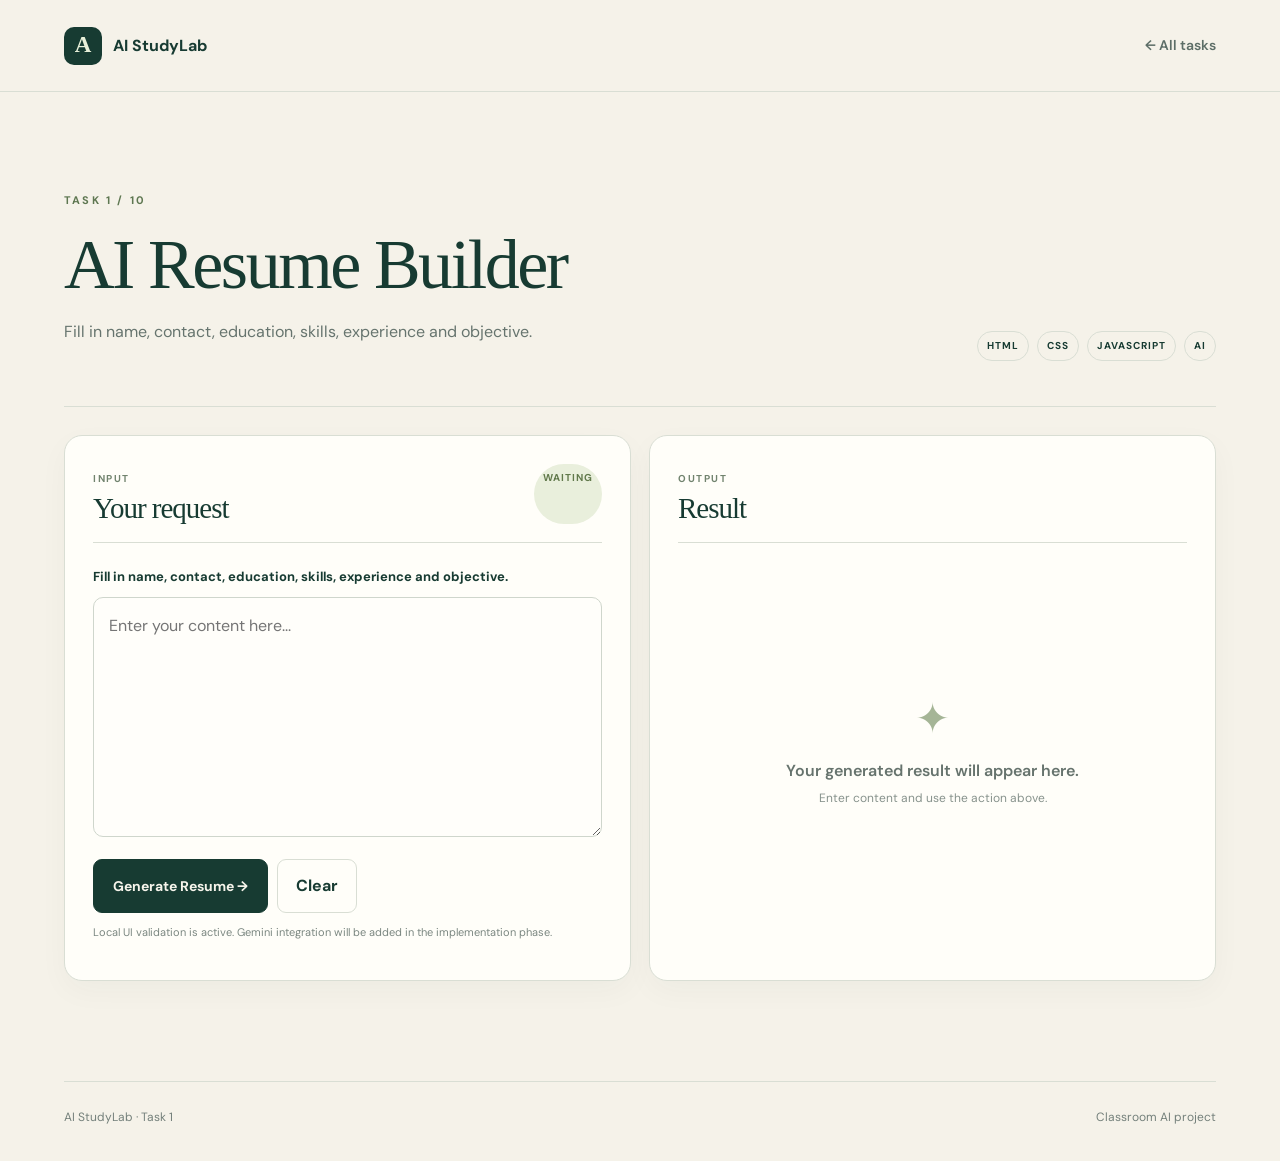
==== pages/task-1.html @ 553f96c5 "Add Task 1 workspace" ====
<!doctype html><html lang="en"><head><meta charset="UTF-8"><meta name="viewport" content="width=device-width,initial-scale=1"><title>Task 1 — AI Resume Builder</title><link rel="preconnect" href="https://fonts.googleapis.com"><link rel="preconnect" href="https://fonts.gstatic.com" crossorigin><link href="https://fonts.googleapis.com/css2?family=DM+Sans:wght@400;500;600;700&display=swap" rel="stylesheet"><link rel="stylesheet" href="../css/global.css"><link rel="stylesheet" href="../css/task.css"></head><body><header class="site-header"><a class="brand" href="../index.html"><span class="brand-mark">A</span> AI StudyLab</a><a class="back" href="../index.html">← All tasks</a></header><main class="task-shell wrap"><section class="task-hero"><div><p class="eyebrow">TASK 1 / 10</p><h1>AI Resume Builder</h1><p>Fill in name, contact, education, skills, experience and objective.</p></div><div class="meta"><span>HTML</span><span>CSS</span><span>JAVASCRIPT</span><span>AI</span></div></section><section class="workspace"><div class="panel"><div class="panel-head"><div><span class="label">INPUT</span><h2>Your request</h2></div><span class="status" id="outputStatus">WAITING</span></div><label for="taskInput">Fill in name, contact, education, skills, experience and objective.</label><textarea id="taskInput" placeholder="Enter your content here..."></textarea><div class="actions"><button class="btn" id="runTask" type="button">Generate Resume →</button><button class="quiet" id="clearTask" type="button">Clear</button></div><p class="helper">Local UI validation is active. Gemini integration will be added in the implementation phase.</p></div><div class="panel"><div class="panel-head"><div><span class="label">OUTPUT</span><h2>Result</h2></div></div><div id="output" class="result"><div class="mark">✦</div><p>Your generated result will appear here.</p><small>Enter content and use the action above.</small></div></div></section></main><footer class="wrap footer"><span>AI StudyLab · Task 1</span><span>Classroom AI project</span></footer><script src="../js/task-shell.js"></script></body></html>
---- css/global.css ----
:root{--paper:#f5f2e9;--surface:#fffef9;--ink:#173b32;--muted:#66746e;--line:#d9ded4;--accent:#688d3f;--soft:#e9efdc;--shadow:0 18px 50px rgba(23,59,50,.07)}*{box-sizing:border-box}html{scroll-behavior:smooth}body{margin:0;background:var(--paper);color:var(--ink);font-family:"DM Sans",Arial,sans-serif;line-height:1.6}a{text-decoration:none;color:inherit}button,input,textarea,select{font:inherit}.wrap{width:min(1180px,90vw);margin:auto}.site-header{height:92px;border-bottom:1px solid var(--line);display:flex;align-items:center;justify-content:space-between;padding:0 max(5vw,32px);position:sticky;top:0;z-index:10;background:rgba(245,242,233,.94);backdrop-filter:blur(10px)}.brand{display:flex;align-items:center;gap:11px;font-weight:700}.brand-mark{width:38px;height:38px;border-radius:10px;background:var(--ink);color:#e8f0d9;display:grid;place-items:center;font-family:Georgia,serif;font-size:23px}.site-header nav{display:flex;gap:28px;font-size:14px;font-weight:600;color:#53635d}.eyebrow{margin:0 0 18px;font-size:11px;letter-spacing:.2em;font-weight:700;color:#5e7751}h1,h2,h3{font-family:Georgia,"Times New Roman",serif;font-weight:500;letter-spacing:-.035em;line-height:1.05}h1{font-size:clamp(48px,6.4vw,84px);margin:0 0 25px}h2{font-size:clamp(38px,4.5vw,60px)}h3{font-size:29px}em{font-style:normal;color:var(--accent)}.lead{max-width:600px;color:var(--muted);font-size:17px;line-height:1.8;margin-bottom:32px}.btn{display:inline-flex;align-items:center;gap:20px;padding:14px 19px;border-radius:9px;background:var(--ink);color:#f6f4eb;font-weight:700;font-size:14px;border:1px solid var(--ink)}.btn:hover{transform:translateY(-2px);box-shadow:0 10px 24px rgba(23,59,50,.16)}.footer{border-top:1px solid var(--line);padding:26px 0 34px;color:#74807b;font-size:12px;display:flex;justify-content:space-between}@media(max-width:700px){.site-header{height:74px;padding:0 20px}.site-header nav{gap:15px}.wrap{width:92vw}.footer{display:block}.footer span{display:block;margin-top:5px}}
---- css/task.css ----
.task-shell{padding:70px 0 100px}.back{font-size:14px;font-weight:600;color:#5d6e67}.task-hero{display:flex;justify-content:space-between;align-items:end;gap:40px;padding:30px 0 45px;border-bottom:1px solid var(--line)}.task-hero h1{font-size:clamp(45px,5.5vw,70px);margin-bottom:18px}.task-hero p:not(.eyebrow){max-width:650px;color:var(--muted)}.meta{display:flex;gap:8px;flex-wrap:wrap}.meta span{border:1px solid var(--line);padding:6px 9px;border-radius:99px;font-size:10px;font-weight:700;letter-spacing:.1em}.workspace{display:grid;grid-template-columns:1fr 1fr;gap:18px;padding-top:28px}.panel{background:var(--surface);border:1px solid var(--line);border-radius:18px;padding:28px;min-height:500px;box-shadow:0 10px 30px rgba(23,59,50,.035)}.panel-head{display:flex;justify-content:space-between;border-bottom:1px solid var(--line);padding-bottom:18px;margin-bottom:24px}.panel-head h2{font-size:29px;margin:4px 0 0}.label{font-size:10px;font-weight:700;letter-spacing:.16em;color:#71836e}.status{font-size:10px;font-weight:700;letter-spacing:.1em;padding:6px 9px;border-radius:99px;background:var(--soft);color:#61794b}label{display:block;font-size:13px;font-weight:700;margin-bottom:9px}textarea{width:100%;resize:vertical;min-height:240px;border:1px solid #cfd6cc;border-radius:10px;background:#fffefa;padding:15px;outline:none;color:var(--ink)}textarea:focus{border-color:#8ca17d;box-shadow:0 0 0 3px rgba(104,141,63,.1)}.actions{display:flex;gap:9px;margin-top:15px}.quiet{background:transparent;color:var(--ink);border:1px solid var(--line);padding:13px 18px;border-radius:9px;font-weight:700}.helper{font-size:11px;color:#7b8781}.result{height:360px;display:grid;place-items:center;align-content:center;text-align:center;color:#87928c}.mark{font-family:Georgia,serif;font-size:42px;color:#a5b596}.result p{font-weight:600;color:#66736d;margin:5px 0}.result small{font-size:12px}@media(max-width:800px){.task-shell{padding-top:40px}.task-hero{display:block}.meta{margin-top:22px}.workspace{grid-template-columns:1fr}.panel{min-height:auto}}
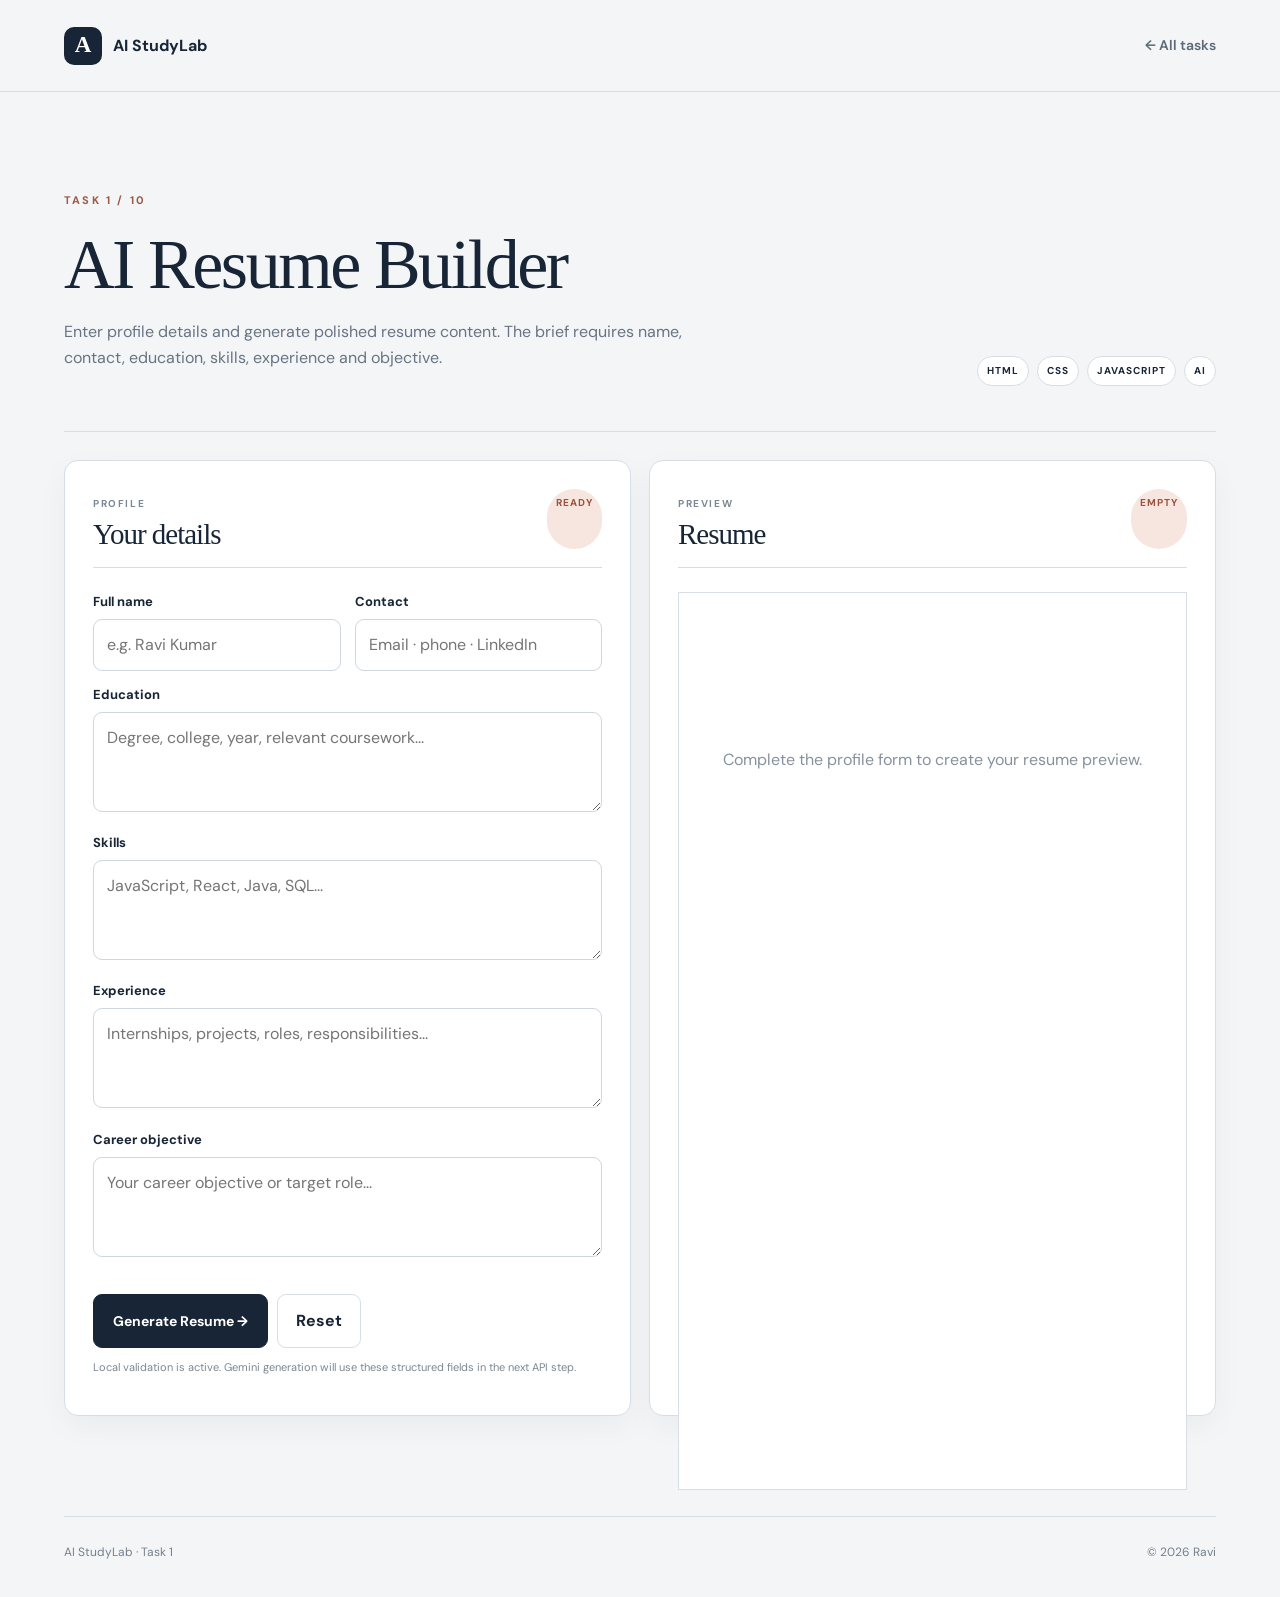
==== commit 29026069: "Build Task 1 resume form and preview" ====
--- a/pages/task-1.html
+++ b/pages/task-1.html
@@ -1 +1 @@
-<!doctype html><html lang="en"><head><meta charset="UTF-8"><meta name="viewport" content="width=device-width,initial-scale=1"><title>Task 1 — AI Resume Builder</title><link rel="preconnect" href="https://fonts.googleapis.com"><link rel="preconnect" href="https://fonts.gstatic.com" crossorigin><link href="https://fonts.googleapis.com/css2?family=DM+Sans:wght@400;500;600;700&display=swap" rel="stylesheet"><link rel="stylesheet" href="../css/global.css"><link rel="stylesheet" href="../css/task.css"></head><body><header class="site-header"><a class="brand" href="../index.html"><span class="brand-mark">A</span> AI StudyLab</a><a class="back" href="../index.html">← All tasks</a></header><main class="task-shell wrap"><section class="task-hero"><div><p class="eyebrow">TASK 1 / 10</p><h1>AI Resume Builder</h1><p>Fill in name, contact, education, skills, experience and objective.</p></div><div class="meta"><span>HTML</span><span>CSS</span><span>JAVASCRIPT</span><span>AI</span></div></section><section class="workspace"><div class="panel"><div class="panel-head"><div><span class="label">INPUT</span><h2>Your request</h2></div><span class="status" id="outputStatus">WAITING</span></div><label for="taskInput">Fill in name, contact, education, skills, experience and objective.</label><textarea id="taskInput" placeholder="Enter your content here..."></textarea><div class="actions"><button class="btn" id="runTask" type="button">Generate Resume →</button><button class="quiet" id="clearTask" type="button">Clear</button></div><p class="helper">Local UI validation is active. Gemini integration will be added in the implementation phase.</p></div><div class="panel"><div class="panel-head"><div><span class="label">OUTPUT</span><h2>Result</h2></div></div><div id="output" class="result"><div class="mark">✦</div><p>Your generated result will appear here.</p><small>Enter content and use the action above.</small></div></div></section></main><footer class="wrap footer"><span>AI StudyLab · Task 1</span><span>Classroom AI project</span></footer><script src="../js/task-shell.js"></script></body></html>+<!doctype html><html lang="en"><head><meta charset="UTF-8"><meta name="viewport" content="width=device-width,initial-scale=1"><meta name="description" content="AI Resume Builder — generate a polished resume from structured profile details."><title>Task 1 — AI Resume Builder</title><link rel="preconnect" href="https://fonts.googleapis.com"><link rel="preconnect" href="https://fonts.gstatic.com" crossorigin><link href="https://fonts.googleapis.com/css2?family=DM+Sans:wght@400;500;600;700&family=Playfair+Display:wght@500;600&display=swap" rel="stylesheet"><link rel="stylesheet" href="../css/global.css"><link rel="stylesheet" href="../css/task.css"><style>.resume-form{display:grid;grid-template-columns:1fr 1fr;gap:14px}.resume-form .full{grid-column:1/-1}.resume-form label{margin-bottom:6px}.resume-form input,.resume-form textarea{min-height:auto;width:100%;border:1px solid #cfd6de;border-radius:9px;background:#fff;padding:12px 13px;outline:none;color:var(--ink)}.resume-form textarea{min-height:100px;resize:vertical}.resume-form input:focus,.resume-form textarea:focus{border-color:#c67a63;box-shadow:0 0 0 3px rgba(201,107,75,.11)}.form-actions{display:flex;gap:9px;margin-top:16px}.resume-preview{height:100%;min-height:540px;background:#fff;border:1px solid #d8dee6;padding:34px 36px;color:#243244;overflow:auto}.resume-preview .empty{text-align:center;color:#87919d;padding-top:120px}.resume-preview h3{font-family:Georgia,serif;font-size:30px;margin:0 0 3px;color:#182536}.resume-preview .contact{font-size:12px;color:#687483;margin-bottom:22px}.resume-preview h4{font-size:11px;letter-spacing:.12em;text-transform:uppercase;color:#a94f36;border-bottom:1px solid #e0e4e8;padding-bottom:5px;margin:20px 0 8px}.resume-preview p,.resume-preview li{font-size:13px;line-height:1.65;margin:0 0 5px}.resume-preview ul{margin:5px 0;padding-left:18px}.preview-actions{display:flex;gap:8px;margin-top:12px}.preview-actions button{display:none}.preview-actions button.show{display:inline-flex}@media(max-width:700px){.resume-form{grid-template-columns:1fr}.resume-form .full{grid-column:auto}}</style></head><body><header class="site-header"><a class="brand" href="../index.html"><span class="brand-mark">A</span> AI StudyLab</a><a class="back" href="../index.html">← All tasks</a></header><main class="task-shell wrap"><section class="task-hero"><div><p class="eyebrow">TASK 1 / 10</p><h1>AI Resume Builder</h1><p>Enter profile details and generate polished resume content. The brief requires name, contact, education, skills, experience and objective.</p></div><div class="meta"><span>HTML</span><span>CSS</span><span>JAVASCRIPT</span><span>AI</span></div></section><section class="workspace"><div class="panel"><div class="panel-head"><div><span class="label">PROFILE</span><h2>Your details</h2></div><span class="status" id="status">READY</span></div><form id="resumeForm" class="resume-form"><div><label for="name">Full name</label><input id="name" required placeholder="e.g. Ravi Kumar"></div><div><label for="contact">Contact</label><input id="contact" required placeholder="Email · phone · LinkedIn"></div><div class="full"><label for="education">Education</label><textarea id="education" required placeholder="Degree, college, year, relevant coursework..."></textarea></div><div class="full"><label for="skills">Skills</label><textarea id="skills" required placeholder="JavaScript, React, Java, SQL..."></textarea></div><div class="full"><label for="experience">Experience</label><textarea id="experience" placeholder="Internships, projects, roles, responsibilities..."></textarea></div><div class="full"><label for="objective">Career objective</label><textarea id="objective" placeholder="Your career objective or target role..."></textarea></div><div class="full form-actions"><button class="btn" type="submit">Generate Resume →</button><button class="quiet" type="button" id="reset">Reset</button></div></form><p class="helper">Local validation is active. Gemini generation will use these structured fields in the next API step.</p></div><div class="panel"><div class="panel-head"><div><span class="label">PREVIEW</span><h2>Resume</h2></div><span class="status" id="previewStatus">EMPTY</span></div><div id="preview" class="resume-preview"><div class="empty">Complete the profile form to create your resume preview.</div></div><div class="preview-actions"><button class="quiet" id="printBtn">Print / Save PDF</button></div></div></section></main><footer class="wrap footer"><span>AI StudyLab · Task 1</span><span>© 2026 Ravi</span></footer><script src="../js/resume.js"></script></body></html>
--- a/css/global.css
+++ b/css/global.css
@@ -1 +1 @@
-:root{--paper:#f5f2e9;--surface:#fffef9;--ink:#173b32;--muted:#66746e;--line:#d9ded4;--accent:#688d3f;--soft:#e9efdc;--shadow:0 18px 50px rgba(23,59,50,.07)}*{box-sizing:border-box}html{scroll-behavior:smooth}body{margin:0;background:var(--paper);color:var(--ink);font-family:"DM Sans",Arial,sans-serif;line-height:1.6}a{text-decoration:none;color:inherit}button,input,textarea,select{font:inherit}.wrap{width:min(1180px,90vw);margin:auto}.site-header{height:92px;border-bottom:1px solid var(--line);display:flex;align-items:center;justify-content:space-between;padding:0 max(5vw,32px);position:sticky;top:0;z-index:10;background:rgba(245,242,233,.94);backdrop-filter:blur(10px)}.brand{display:flex;align-items:center;gap:11px;font-weight:700}.brand-mark{width:38px;height:38px;border-radius:10px;background:var(--ink);color:#e8f0d9;display:grid;place-items:center;font-family:Georgia,serif;font-size:23px}.site-header nav{display:flex;gap:28px;font-size:14px;font-weight:600;color:#53635d}.eyebrow{margin:0 0 18px;font-size:11px;letter-spacing:.2em;font-weight:700;color:#5e7751}h1,h2,h3{font-family:Georgia,"Times New Roman",serif;font-weight:500;letter-spacing:-.035em;line-height:1.05}h1{font-size:clamp(48px,6.4vw,84px);margin:0 0 25px}h2{font-size:clamp(38px,4.5vw,60px)}h3{font-size:29px}em{font-style:normal;color:var(--accent)}.lead{max-width:600px;color:var(--muted);font-size:17px;line-height:1.8;margin-bottom:32px}.btn{display:inline-flex;align-items:center;gap:20px;padding:14px 19px;border-radius:9px;background:var(--ink);color:#f6f4eb;font-weight:700;font-size:14px;border:1px solid var(--ink)}.btn:hover{transform:translateY(-2px);box-shadow:0 10px 24px rgba(23,59,50,.16)}.footer{border-top:1px solid var(--line);padding:26px 0 34px;color:#74807b;font-size:12px;display:flex;justify-content:space-between}@media(max-width:700px){.site-header{height:74px;padding:0 20px}.site-header nav{gap:15px}.wrap{width:92vw}.footer{display:block}.footer span{display:block;margin-top:5px}}+:root{--paper:#f3f5f7;--surface:#ffffff;--ink:#182536;--muted:#687483;--line:#d8dee6;--accent:#c96b4b;--accent-dark:#a94f36;--soft:#f7e6df;--shadow:0 18px 50px rgba(24,37,54,.09)}*{box-sizing:border-box}html{scroll-behavior:smooth}body{margin:0;background:var(--paper);color:var(--ink);font-family:"DM Sans",Arial,sans-serif;line-height:1.6}a{text-decoration:none;color:inherit}button,input,textarea,select{font:inherit}.wrap{width:min(1180px,90vw);margin:auto}.site-header{height:92px;border-bottom:1px solid var(--line);display:flex;align-items:center;justify-content:space-between;padding:0 max(5vw,32px);position:sticky;top:0;z-index:10;background:rgba(243,245,247,.94);backdrop-filter:blur(10px)}.brand{display:flex;align-items:center;gap:11px;font-weight:700}.brand-mark{width:38px;height:38px;border-radius:10px;background:var(--ink);color:#fff;display:grid;place-items:center;font-family:Georgia,serif;font-size:23px}.site-header nav{display:flex;gap:28px;font-size:14px;font-weight:600;color:#536171}.site-header nav a:hover,.back:hover{color:var(--accent-dark)}.eyebrow{margin:0 0 18px;font-size:11px;letter-spacing:.2em;font-weight:700;color:#9b5b48}h1,h2,h3{font-family:Georgia,"Times New Roman",serif;font-weight:500;letter-spacing:-.035em;line-height:1.05}h1{font-size:clamp(48px,6.4vw,84px);margin:0 0 25px}h2{font-size:clamp(38px,4.5vw,60px)}h3{font-size:29px}em{font-style:normal;color:var(--accent-dark)}.lead{max-width:600px;color:var(--muted);font-size:17px;line-height:1.8;margin-bottom:32px}.btn{display:inline-flex;align-items:center;gap:20px;padding:14px 19px;border-radius:9px;background:var(--ink);color:#fff;font-weight:700;font-size:14px;border:1px solid var(--ink);cursor:pointer}.btn:hover{transform:translateY(-2px);box-shadow:0 10px 24px rgba(24,37,54,.16)}.footer{border-top:1px solid var(--line);padding:26px 0 34px;color:#74808d;font-size:12px;display:flex;justify-content:space-between}@media(max-width:700px){.site-header{height:74px;padding:0 20px}.site-header nav{gap:15px}.wrap{width:92vw}.footer{display:block}.footer span{display:block;margin-top:5px}}
--- a/css/task.css
+++ b/css/task.css
@@ -1 +1 @@
-.task-shell{padding:70px 0 100px}.back{font-size:14px;font-weight:600;color:#5d6e67}.task-hero{display:flex;justify-content:space-between;align-items:end;gap:40px;padding:30px 0 45px;border-bottom:1px solid var(--line)}.task-hero h1{font-size:clamp(45px,5.5vw,70px);margin-bottom:18px}.task-hero p:not(.eyebrow){max-width:650px;color:var(--muted)}.meta{display:flex;gap:8px;flex-wrap:wrap}.meta span{border:1px solid var(--line);padding:6px 9px;border-radius:99px;font-size:10px;font-weight:700;letter-spacing:.1em}.workspace{display:grid;grid-template-columns:1fr 1fr;gap:18px;padding-top:28px}.panel{background:var(--surface);border:1px solid var(--line);border-radius:18px;padding:28px;min-height:500px;box-shadow:0 10px 30px rgba(23,59,50,.035)}.panel-head{display:flex;justify-content:space-between;border-bottom:1px solid var(--line);padding-bottom:18px;margin-bottom:24px}.panel-head h2{font-size:29px;margin:4px 0 0}.label{font-size:10px;font-weight:700;letter-spacing:.16em;color:#71836e}.status{font-size:10px;font-weight:700;letter-spacing:.1em;padding:6px 9px;border-radius:99px;background:var(--soft);color:#61794b}label{display:block;font-size:13px;font-weight:700;margin-bottom:9px}textarea{width:100%;resize:vertical;min-height:240px;border:1px solid #cfd6cc;border-radius:10px;background:#fffefa;padding:15px;outline:none;color:var(--ink)}textarea:focus{border-color:#8ca17d;box-shadow:0 0 0 3px rgba(104,141,63,.1)}.actions{display:flex;gap:9px;margin-top:15px}.quiet{background:transparent;color:var(--ink);border:1px solid var(--line);padding:13px 18px;border-radius:9px;font-weight:700}.helper{font-size:11px;color:#7b8781}.result{height:360px;display:grid;place-items:center;align-content:center;text-align:center;color:#87928c}.mark{font-family:Georgia,serif;font-size:42px;color:#a5b596}.result p{font-weight:600;color:#66736d;margin:5px 0}.result small{font-size:12px}@media(max-width:800px){.task-shell{padding-top:40px}.task-hero{display:block}.meta{margin-top:22px}.workspace{grid-template-columns:1fr}.panel{min-height:auto}}+.task-shell{padding:70px 0 100px}.back{font-size:14px;font-weight:600;color:#5d6977}.task-hero{display:flex;justify-content:space-between;align-items:end;gap:40px;padding:30px 0 45px;border-bottom:1px solid var(--line)}.task-hero h1{font-size:clamp(45px,5.5vw,70px);margin-bottom:18px}.task-hero p:not(.eyebrow){max-width:650px;color:var(--muted)}.meta{display:flex;gap:8px;flex-wrap:wrap}.meta span{border:1px solid var(--line);padding:6px 9px;border-radius:99px;font-size:10px;font-weight:700;letter-spacing:.1em;background:#fff}.workspace{display:grid;grid-template-columns:1fr 1fr;gap:18px;padding-top:28px}.panel{background:var(--surface);border:1px solid var(--line);border-radius:14px;padding:28px;min-height:500px;box-shadow:0 10px 30px rgba(24,37,54,.045)}.panel-head{display:flex;justify-content:space-between;border-bottom:1px solid var(--line);padding-bottom:18px;margin-bottom:24px}.panel-head h2{font-size:29px;margin:4px 0 0}.label{font-size:10px;font-weight:700;letter-spacing:.16em;color:#7b8794}.status{font-size:10px;font-weight:700;letter-spacing:.1em;padding:6px 9px;border-radius:99px;background:var(--soft);color:#9b513b}label{display:block;font-size:13px;font-weight:700;margin-bottom:9px}textarea{width:100%;resize:vertical;min-height:240px;border:1px solid #cfd6de;border-radius:9px;background:#fff;padding:15px;outline:none;color:var(--ink)}textarea:focus{border-color:#c67a63;box-shadow:0 0 0 3px rgba(201,107,75,.11)}.actions{display:flex;gap:9px;margin-top:15px}.quiet{background:transparent;color:var(--ink);border:1px solid var(--line);padding:13px 18px;border-radius:9px;font-weight:700;cursor:pointer}.quiet:hover{background:#f0f2f5}.helper{font-size:11px;color:#7b8791}.result{height:360px;display:grid;place-items:center;align-content:center;text-align:center;color:#87919d}.mark{font-family:Georgia,serif;font-size:42px;color:#c48b78}.result p{font-weight:600;color:#66727f;margin:5px 0}.result small{font-size:12px}@media(max-width:800px){.task-shell{padding-top:40px}.task-hero{display:block}.meta{margin-top:22px}.workspace{grid-template-columns:1fr}.panel{min-height:auto}}
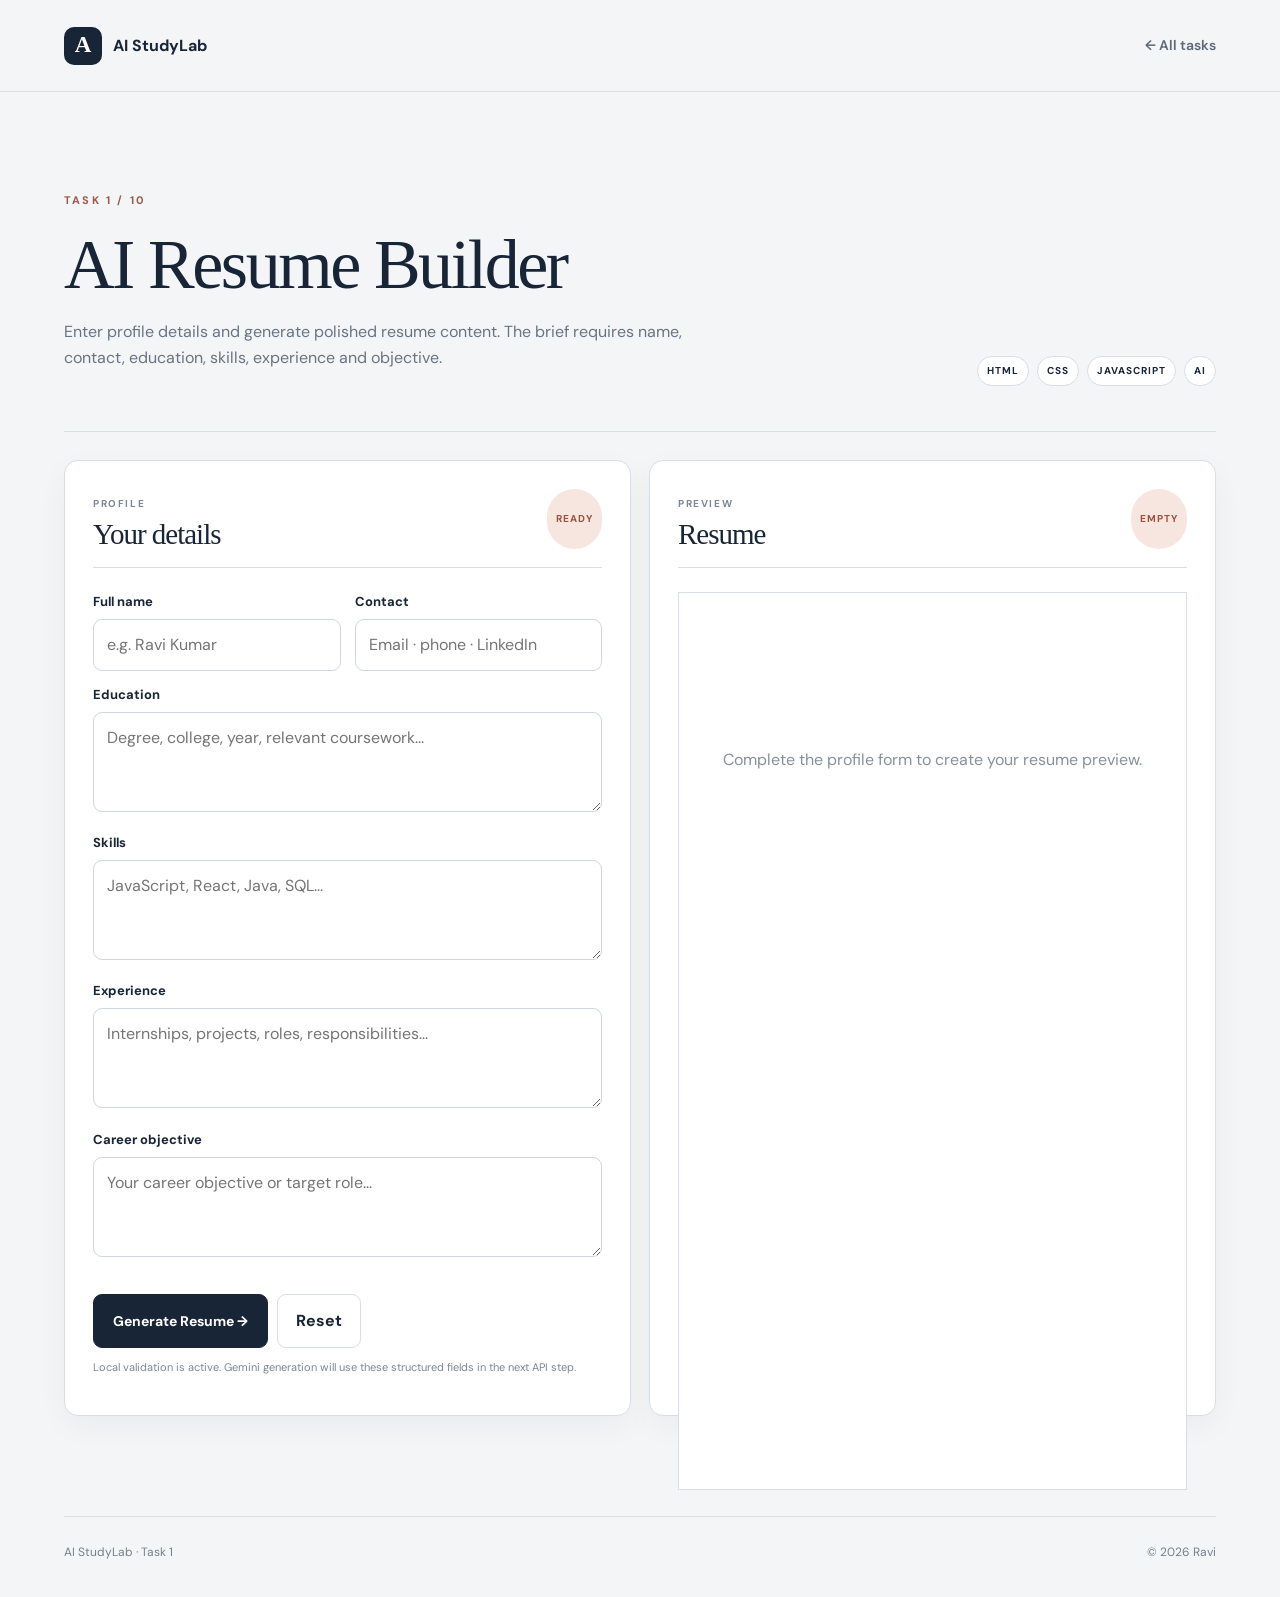
==== commit 41c9af3d: "Fix Task 1 status UI and print stylesheet" ====
--- a/pages/task-1.html
+++ b/pages/task-1.html
@@ -1 +1 @@
-<!doctype html><html lang="en"><head><meta charset="UTF-8"><meta name="viewport" content="width=device-width,initial-scale=1"><meta name="description" content="AI Resume Builder — generate a polished resume from structured profile details."><title>Task 1 — AI Resume Builder</title><link rel="preconnect" href="https://fonts.googleapis.com"><link rel="preconnect" href="https://fonts.gstatic.com" crossorigin><link href="https://fonts.googleapis.com/css2?family=DM+Sans:wght@400;500;600;700&family=Playfair+Display:wght@500;600&display=swap" rel="stylesheet"><link rel="stylesheet" href="../css/global.css"><link rel="stylesheet" href="../css/task.css"><style>.resume-form{display:grid;grid-template-columns:1fr 1fr;gap:14px}.resume-form .full{grid-column:1/-1}.resume-form label{margin-bottom:6px}.resume-form input,.resume-form textarea{min-height:auto;width:100%;border:1px solid #cfd6de;border-radius:9px;background:#fff;padding:12px 13px;outline:none;color:var(--ink)}.resume-form textarea{min-height:100px;resize:vertical}.resume-form input:focus,.resume-form textarea:focus{border-color:#c67a63;box-shadow:0 0 0 3px rgba(201,107,75,.11)}.form-actions{display:flex;gap:9px;margin-top:16px}.resume-preview{height:100%;min-height:540px;background:#fff;border:1px solid #d8dee6;padding:34px 36px;color:#243244;overflow:auto}.resume-preview .empty{text-align:center;color:#87919d;padding-top:120px}.resume-preview h3{font-family:Georgia,serif;font-size:30px;margin:0 0 3px;color:#182536}.resume-preview .contact{font-size:12px;color:#687483;margin-bottom:22px}.resume-preview h4{font-size:11px;letter-spacing:.12em;text-transform:uppercase;color:#a94f36;border-bottom:1px solid #e0e4e8;padding-bottom:5px;margin:20px 0 8px}.resume-preview p,.resume-preview li{font-size:13px;line-height:1.65;margin:0 0 5px}.resume-preview ul{margin:5px 0;padding-left:18px}.preview-actions{display:flex;gap:8px;margin-top:12px}.preview-actions button{display:none}.preview-actions button.show{display:inline-flex}@media(max-width:700px){.resume-form{grid-template-columns:1fr}.resume-form .full{grid-column:auto}}</style></head><body><header class="site-header"><a class="brand" href="../index.html"><span class="brand-mark">A</span> AI StudyLab</a><a class="back" href="../index.html">← All tasks</a></header><main class="task-shell wrap"><section class="task-hero"><div><p class="eyebrow">TASK 1 / 10</p><h1>AI Resume Builder</h1><p>Enter profile details and generate polished resume content. The brief requires name, contact, education, skills, experience and objective.</p></div><div class="meta"><span>HTML</span><span>CSS</span><span>JAVASCRIPT</span><span>AI</span></div></section><section class="workspace"><div class="panel"><div class="panel-head"><div><span class="label">PROFILE</span><h2>Your details</h2></div><span class="status" id="status">READY</span></div><form id="resumeForm" class="resume-form"><div><label for="name">Full name</label><input id="name" required placeholder="e.g. Ravi Kumar"></div><div><label for="contact">Contact</label><input id="contact" required placeholder="Email · phone · LinkedIn"></div><div class="full"><label for="education">Education</label><textarea id="education" required placeholder="Degree, college, year, relevant coursework..."></textarea></div><div class="full"><label for="skills">Skills</label><textarea id="skills" required placeholder="JavaScript, React, Java, SQL..."></textarea></div><div class="full"><label for="experience">Experience</label><textarea id="experience" placeholder="Internships, projects, roles, responsibilities..."></textarea></div><div class="full"><label for="objective">Career objective</label><textarea id="objective" placeholder="Your career objective or target role..."></textarea></div><div class="full form-actions"><button class="btn" type="submit">Generate Resume →</button><button class="quiet" type="button" id="reset">Reset</button></div></form><p class="helper">Local validation is active. Gemini generation will use these structured fields in the next API step.</p></div><div class="panel"><div class="panel-head"><div><span class="label">PREVIEW</span><h2>Resume</h2></div><span class="status" id="previewStatus">EMPTY</span></div><div id="preview" class="resume-preview"><div class="empty">Complete the profile form to create your resume preview.</div></div><div class="preview-actions"><button class="quiet" id="printBtn">Print / Save PDF</button></div></div></section></main><footer class="wrap footer"><span>AI StudyLab · Task 1</span><span>© 2026 Ravi</span></footer><script src="../js/resume.js"></script></body></html>+<!doctype html><html lang="en"><head><meta charset="UTF-8"><meta name="viewport" content="width=device-width,initial-scale=1"><meta name="description" content="AI Resume Builder — generate a polished resume from structured profile details."><title>Task 1 — AI Resume Builder</title><link rel="preconnect" href="https://fonts.googleapis.com"><link rel="preconnect" href="https://fonts.gstatic.com" crossorigin><link href="https://fonts.googleapis.com/css2?family=DM+Sans:wght@400;500;600;700&family=Playfair+Display:wght@500;600&display=swap" rel="stylesheet"><link rel="stylesheet" href="../css/global.css"><link rel="stylesheet" href="../css/task.css"><style>.status{display:inline-flex!important;align-items:center!important;justify-content:center!important;width:auto!important;min-width:0!important;height:auto!important;min-height:0!important;border-radius:999px!important;white-space:nowrap!important}.resume-form{display:grid;grid-template-columns:1fr 1fr;gap:14px}.resume-form .full{grid-column:1/-1}.resume-form label{margin-bottom:6px}.resume-form input,.resume-form textarea{min-height:auto;width:100%;border:1px solid #cfd6de;border-radius:9px;background:#fff;padding:12px 13px;outline:none;color:var(--ink)}.resume-form textarea{min-height:100px;resize:vertical}.resume-form input:focus,.resume-form textarea:focus{border-color:#c67a63;box-shadow:0 0 0 3px rgba(201,107,75,.11)}.form-actions{display:flex;gap:9px;margin-top:16px}.resume-preview{height:100%;min-height:540px;background:#fff;border:1px solid #d8dee6;padding:34px 36px;color:#243244;overflow:auto}.resume-preview .empty{text-align:center;color:#87919d;padding-top:120px}.resume-preview h3{font-family:Georgia,serif;font-size:30px;margin:0 0 3px;color:#182536}.resume-preview .contact{font-size:12px;color:#687483;margin-bottom:22px}.resume-preview h4{font-size:11px;letter-spacing:.12em;text-transform:uppercase;color:#a94f36;border-bottom:1px solid #e0e4e8;padding-bottom:5px;margin:20px 0 8px}.resume-preview p,.resume-preview li{font-size:13px;line-height:1.65;margin:0 0 5px}.resume-preview ul{margin:5px 0;padding-left:18px}.preview-actions{display:flex;gap:8px;margin-top:12px}.preview-actions button{display:none}.preview-actions button.show{display:inline-flex}@media(max-width:700px){.resume-form{grid-template-columns:1fr}.resume-form .full{grid-column:auto}}@media print{ @page{size:A4;margin:0} body{background:#fff!important} body *{visibility:hidden!important} .resume-preview,.resume-preview *{visibility:visible!important} .resume-preview{position:absolute!important;left:0!important;top:0!important;width:100%!important;min-height:0!important;height:auto!important;margin:0!important;border:0!important;box-shadow:none!important;padding:18mm 18mm 16mm!important;overflow:visible!important} .resume-preview h3{font-size:28px!important} .resume-preview h4{break-after:avoid!important} .resume-preview p,.resume-preview li{font-size:12px!important} .resume-preview .contact{font-size:11px!important} }</style></head><body><header class="site-header"><a class="brand" href="../index.html"><span class="brand-mark">A</span> AI StudyLab</a><a class="back" href="../index.html">← All tasks</a></header><main class="task-shell wrap"><section class="task-hero"><div><p class="eyebrow">TASK 1 / 10</p><h1>AI Resume Builder</h1><p>Enter profile details and generate polished resume content. The brief requires name, contact, education, skills, experience and objective.</p></div><div class="meta"><span>HTML</span><span>CSS</span><span>JAVASCRIPT</span><span>AI</span></div></section><section class="workspace"><div class="panel"><div class="panel-head"><div><span class="label">PROFILE</span><h2>Your details</h2></div><span class="status" id="status">READY</span></div><form id="resumeForm" class="resume-form"><div><label for="name">Full name</label><input id="name" required placeholder="e.g. Ravi Kumar"></div><div><label for="contact">Contact</label><input id="contact" required placeholder="Email · phone · LinkedIn"></div><div class="full"><label for="education">Education</label><textarea id="education" required placeholder="Degree, college, year, relevant coursework..."></textarea></div><div class="full"><label for="skills">Skills</label><textarea id="skills" required placeholder="JavaScript, React, Java, SQL..."></textarea></div><div class="full"><label for="experience">Experience</label><textarea id="experience" placeholder="Internships, projects, roles, responsibilities..."></textarea></div><div class="full"><label for="objective">Career objective</label><textarea id="objective" placeholder="Your career objective or target role..."></textarea></div><div class="full form-actions"><button class="btn" type="submit">Generate Resume →</button><button class="quiet" type="button" id="reset">Reset</button></div></form><p class="helper">Local validation is active. Gemini generation will use these structured fields in the next API step.</p></div><div class="panel"><div class="panel-head"><div><span class="label">PREVIEW</span><h2>Resume</h2></div><span class="status" id="previewStatus">EMPTY</span></div><div id="preview" class="resume-preview"><div class="empty">Complete the profile form to create your resume preview.</div></div><div class="preview-actions"><button class="quiet" id="printBtn">Print / Save PDF</button></div></div></section></main><footer class="wrap footer"><span>AI StudyLab · Task 1</span><span>© 2026 Ravi</span></footer><script src="../js/resume.js"></script></body></html>
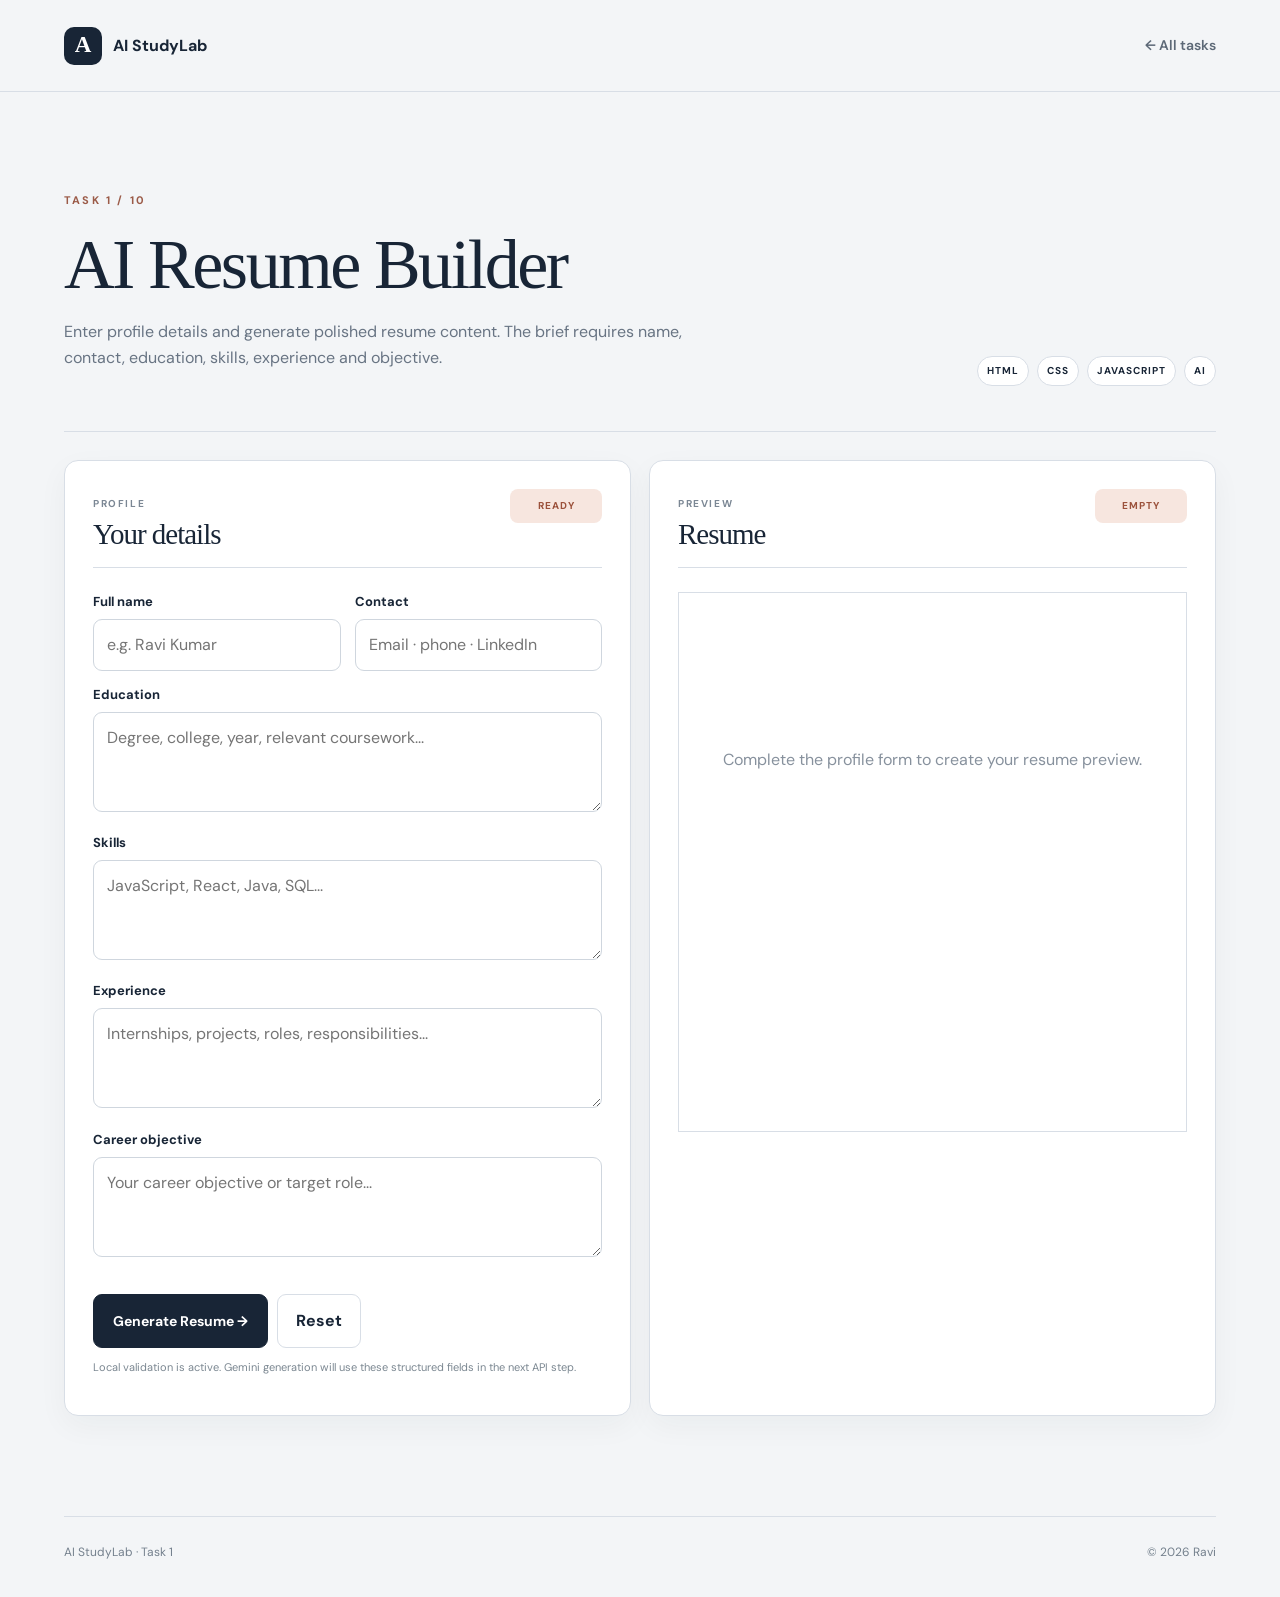
==== commit 51834f12: "Refine Task 1 status buttons and prevent resume preview overflow" ====
--- a/pages/task-1.html
+++ b/pages/task-1.html
@@ -1 +1 @@
-<!doctype html><html lang="en"><head><meta charset="UTF-8"><meta name="viewport" content="width=device-width,initial-scale=1"><meta name="description" content="AI Resume Builder — generate a polished resume from structured profile details."><title>Task 1 — AI Resume Builder</title><link rel="preconnect" href="https://fonts.googleapis.com"><link rel="preconnect" href="https://fonts.gstatic.com" crossorigin><link href="https://fonts.googleapis.com/css2?family=DM+Sans:wght@400;500;600;700&family=Playfair+Display:wght@500;600&display=swap" rel="stylesheet"><link rel="stylesheet" href="../css/global.css"><link rel="stylesheet" href="../css/task.css"><style>.status{display:inline-flex!important;align-items:center!important;justify-content:center!important;width:auto!important;min-width:0!important;height:auto!important;min-height:0!important;border-radius:999px!important;white-space:nowrap!important}.resume-form{display:grid;grid-template-columns:1fr 1fr;gap:14px}.resume-form .full{grid-column:1/-1}.resume-form label{margin-bottom:6px}.resume-form input,.resume-form textarea{min-height:auto;width:100%;border:1px solid #cfd6de;border-radius:9px;background:#fff;padding:12px 13px;outline:none;color:var(--ink)}.resume-form textarea{min-height:100px;resize:vertical}.resume-form input:focus,.resume-form textarea:focus{border-color:#c67a63;box-shadow:0 0 0 3px rgba(201,107,75,.11)}.form-actions{display:flex;gap:9px;margin-top:16px}.resume-preview{height:100%;min-height:540px;background:#fff;border:1px solid #d8dee6;padding:34px 36px;color:#243244;overflow:auto}.resume-preview .empty{text-align:center;color:#87919d;padding-top:120px}.resume-preview h3{font-family:Georgia,serif;font-size:30px;margin:0 0 3px;color:#182536}.resume-preview .contact{font-size:12px;color:#687483;margin-bottom:22px}.resume-preview h4{font-size:11px;letter-spacing:.12em;text-transform:uppercase;color:#a94f36;border-bottom:1px solid #e0e4e8;padding-bottom:5px;margin:20px 0 8px}.resume-preview p,.resume-preview li{font-size:13px;line-height:1.65;margin:0 0 5px}.resume-preview ul{margin:5px 0;padding-left:18px}.preview-actions{display:flex;gap:8px;margin-top:12px}.preview-actions button{display:none}.preview-actions button.show{display:inline-flex}@media(max-width:700px){.resume-form{grid-template-columns:1fr}.resume-form .full{grid-column:auto}}@media print{ @page{size:A4;margin:0} body{background:#fff!important} body *{visibility:hidden!important} .resume-preview,.resume-preview *{visibility:visible!important} .resume-preview{position:absolute!important;left:0!important;top:0!important;width:100%!important;min-height:0!important;height:auto!important;margin:0!important;border:0!important;box-shadow:none!important;padding:18mm 18mm 16mm!important;overflow:visible!important} .resume-preview h3{font-size:28px!important} .resume-preview h4{break-after:avoid!important} .resume-preview p,.resume-preview li{font-size:12px!important} .resume-preview .contact{font-size:11px!important} }</style></head><body><header class="site-header"><a class="brand" href="../index.html"><span class="brand-mark">A</span> AI StudyLab</a><a class="back" href="../index.html">← All tasks</a></header><main class="task-shell wrap"><section class="task-hero"><div><p class="eyebrow">TASK 1 / 10</p><h1>AI Resume Builder</h1><p>Enter profile details and generate polished resume content. The brief requires name, contact, education, skills, experience and objective.</p></div><div class="meta"><span>HTML</span><span>CSS</span><span>JAVASCRIPT</span><span>AI</span></div></section><section class="workspace"><div class="panel"><div class="panel-head"><div><span class="label">PROFILE</span><h2>Your details</h2></div><span class="status" id="status">READY</span></div><form id="resumeForm" class="resume-form"><div><label for="name">Full name</label><input id="name" required placeholder="e.g. Ravi Kumar"></div><div><label for="contact">Contact</label><input id="contact" required placeholder="Email · phone · LinkedIn"></div><div class="full"><label for="education">Education</label><textarea id="education" required placeholder="Degree, college, year, relevant coursework..."></textarea></div><div class="full"><label for="skills">Skills</label><textarea id="skills" required placeholder="JavaScript, React, Java, SQL..."></textarea></div><div class="full"><label for="experience">Experience</label><textarea id="experience" placeholder="Internships, projects, roles, responsibilities..."></textarea></div><div class="full"><label for="objective">Career objective</label><textarea id="objective" placeholder="Your career objective or target role..."></textarea></div><div class="full form-actions"><button class="btn" type="submit">Generate Resume →</button><button class="quiet" type="button" id="reset">Reset</button></div></form><p class="helper">Local validation is active. Gemini generation will use these structured fields in the next API step.</p></div><div class="panel"><div class="panel-head"><div><span class="label">PREVIEW</span><h2>Resume</h2></div><span class="status" id="previewStatus">EMPTY</span></div><div id="preview" class="resume-preview"><div class="empty">Complete the profile form to create your resume preview.</div></div><div class="preview-actions"><button class="quiet" id="printBtn">Print / Save PDF</button></div></div></section></main><footer class="wrap footer"><span>AI StudyLab · Task 1</span><span>© 2026 Ravi</span></footer><script src="../js/resume.js"></script></body></html>+<!doctype html><html lang="en"><head><meta charset="UTF-8"><meta name="viewport" content="width=device-width,initial-scale=1"><meta name="description" content="AI Resume Builder — generate a polished resume from structured profile details."><title>Task 1 — AI Resume Builder</title><link rel="preconnect" href="https://fonts.googleapis.com"><link rel="preconnect" href="https://fonts.gstatic.com" crossorigin><link href="https://fonts.googleapis.com/css2?family=DM+Sans:wght@400;500;600;700&family=Playfair+Display:wght@500;600&display=swap" rel="stylesheet"><link rel="stylesheet" href="../css/global.css"><link rel="stylesheet" href="../css/task.css"><style>.status{display:inline-flex!important;align-items:center!important;justify-content:center!important;width:auto!important;min-width:92px!important;height:34px!important;min-height:34px!important;padding:0 12px!important;border-radius:8px!important;white-space:nowrap!important}.resume-form{display:grid;grid-template-columns:1fr 1fr;gap:14px}.resume-form .full{grid-column:1/-1}.resume-form label{margin-bottom:6px}.resume-form input,.resume-form textarea{min-height:auto;width:100%;border:1px solid #cfd6de;border-radius:9px;background:#fff;padding:12px 13px;outline:none;color:var(--ink)}.resume-form textarea{min-height:100px;resize:vertical}.resume-form input:focus,.resume-form textarea:focus{border-color:#c67a63;box-shadow:0 0 0 3px rgba(201,107,75,.11)}.form-actions{display:flex;gap:9px;margin-top:16px}.resume-preview{height:auto;min-height:540px;max-height:620px;background:#fff;border:1px solid #d8dee6;padding:34px 36px;color:#243244;overflow:auto}.resume-preview .empty{text-align:center;color:#87919d;padding-top:120px}.resume-preview h3{font-family:Georgia,serif;font-size:30px;margin:0 0 3px;color:#182536}.resume-preview .contact{font-size:12px;color:#687483;margin-bottom:22px}.resume-preview h4{font-size:11px;letter-spacing:.12em;text-transform:uppercase;color:#a94f36;border-bottom:1px solid #e0e4e8;padding-bottom:5px;margin:20px 0 8px}.resume-preview p,.resume-preview li{font-size:13px;line-height:1.65;margin:0 0 5px}.resume-preview ul{margin:5px 0;padding-left:18px}.preview-actions{display:flex;gap:8px;margin-top:12px}.preview-actions button{display:none}.preview-actions button.show{display:inline-flex}@media(max-width:700px){.resume-form{grid-template-columns:1fr}.resume-form .full{grid-column:auto}}@media print{ @page{size:A4;margin:0} body{background:#fff!important} body *{visibility:hidden!important} .resume-preview,.resume-preview *{visibility:visible!important} .resume-preview{position:absolute!important;left:0!important;top:0!important;width:100%!important;min-height:0!important;height:auto!important;margin:0!important;border:0!important;box-shadow:none!important;padding:18mm 18mm 16mm!important;overflow:visible!important} .resume-preview h3{font-size:28px!important} .resume-preview h4{break-after:avoid!important} .resume-preview p,.resume-preview li{font-size:12px!important}.resume-preview{page-break-inside:auto!important} .resume-preview .contact{font-size:11px!important} }</style></head><body><header class="site-header"><a class="brand" href="../index.html"><span class="brand-mark">A</span> AI StudyLab</a><a class="back" href="../index.html">← All tasks</a></header><main class="task-shell wrap"><section class="task-hero"><div><p class="eyebrow">TASK 1 / 10</p><h1>AI Resume Builder</h1><p>Enter profile details and generate polished resume content. The brief requires name, contact, education, skills, experience and objective.</p></div><div class="meta"><span>HTML</span><span>CSS</span><span>JAVASCRIPT</span><span>AI</span></div></section><section class="workspace"><div class="panel"><div class="panel-head"><div><span class="label">PROFILE</span><h2>Your details</h2></div><span class="status" id="status">READY</span></div><form id="resumeForm" class="resume-form"><div><label for="name">Full name</label><input id="name" required placeholder="e.g. Ravi Kumar"></div><div><label for="contact">Contact</label><input id="contact" required placeholder="Email · phone · LinkedIn"></div><div class="full"><label for="education">Education</label><textarea id="education" required placeholder="Degree, college, year, relevant coursework..."></textarea></div><div class="full"><label for="skills">Skills</label><textarea id="skills" required placeholder="JavaScript, React, Java, SQL..."></textarea></div><div class="full"><label for="experience">Experience</label><textarea id="experience" placeholder="Internships, projects, roles, responsibilities..."></textarea></div><div class="full"><label for="objective">Career objective</label><textarea id="objective" placeholder="Your career objective or target role..."></textarea></div><div class="full form-actions"><button class="btn" type="submit">Generate Resume →</button><button class="quiet" type="button" id="reset">Reset</button></div></form><p class="helper">Local validation is active. Gemini generation will use these structured fields in the next API step.</p></div><div class="panel"><div class="panel-head"><div><span class="label">PREVIEW</span><h2>Resume</h2></div><span class="status" id="previewStatus">EMPTY</span></div><div id="preview" class="resume-preview"><div class="empty">Complete the profile form to create your resume preview.</div></div><div class="preview-actions"><button class="quiet" id="printBtn">Print / Save PDF</button></div></div></section></main><footer class="wrap footer"><span>AI StudyLab · Task 1</span><span>© 2026 Ravi</span></footer><script src="../js/resume.js"></script></body></html>
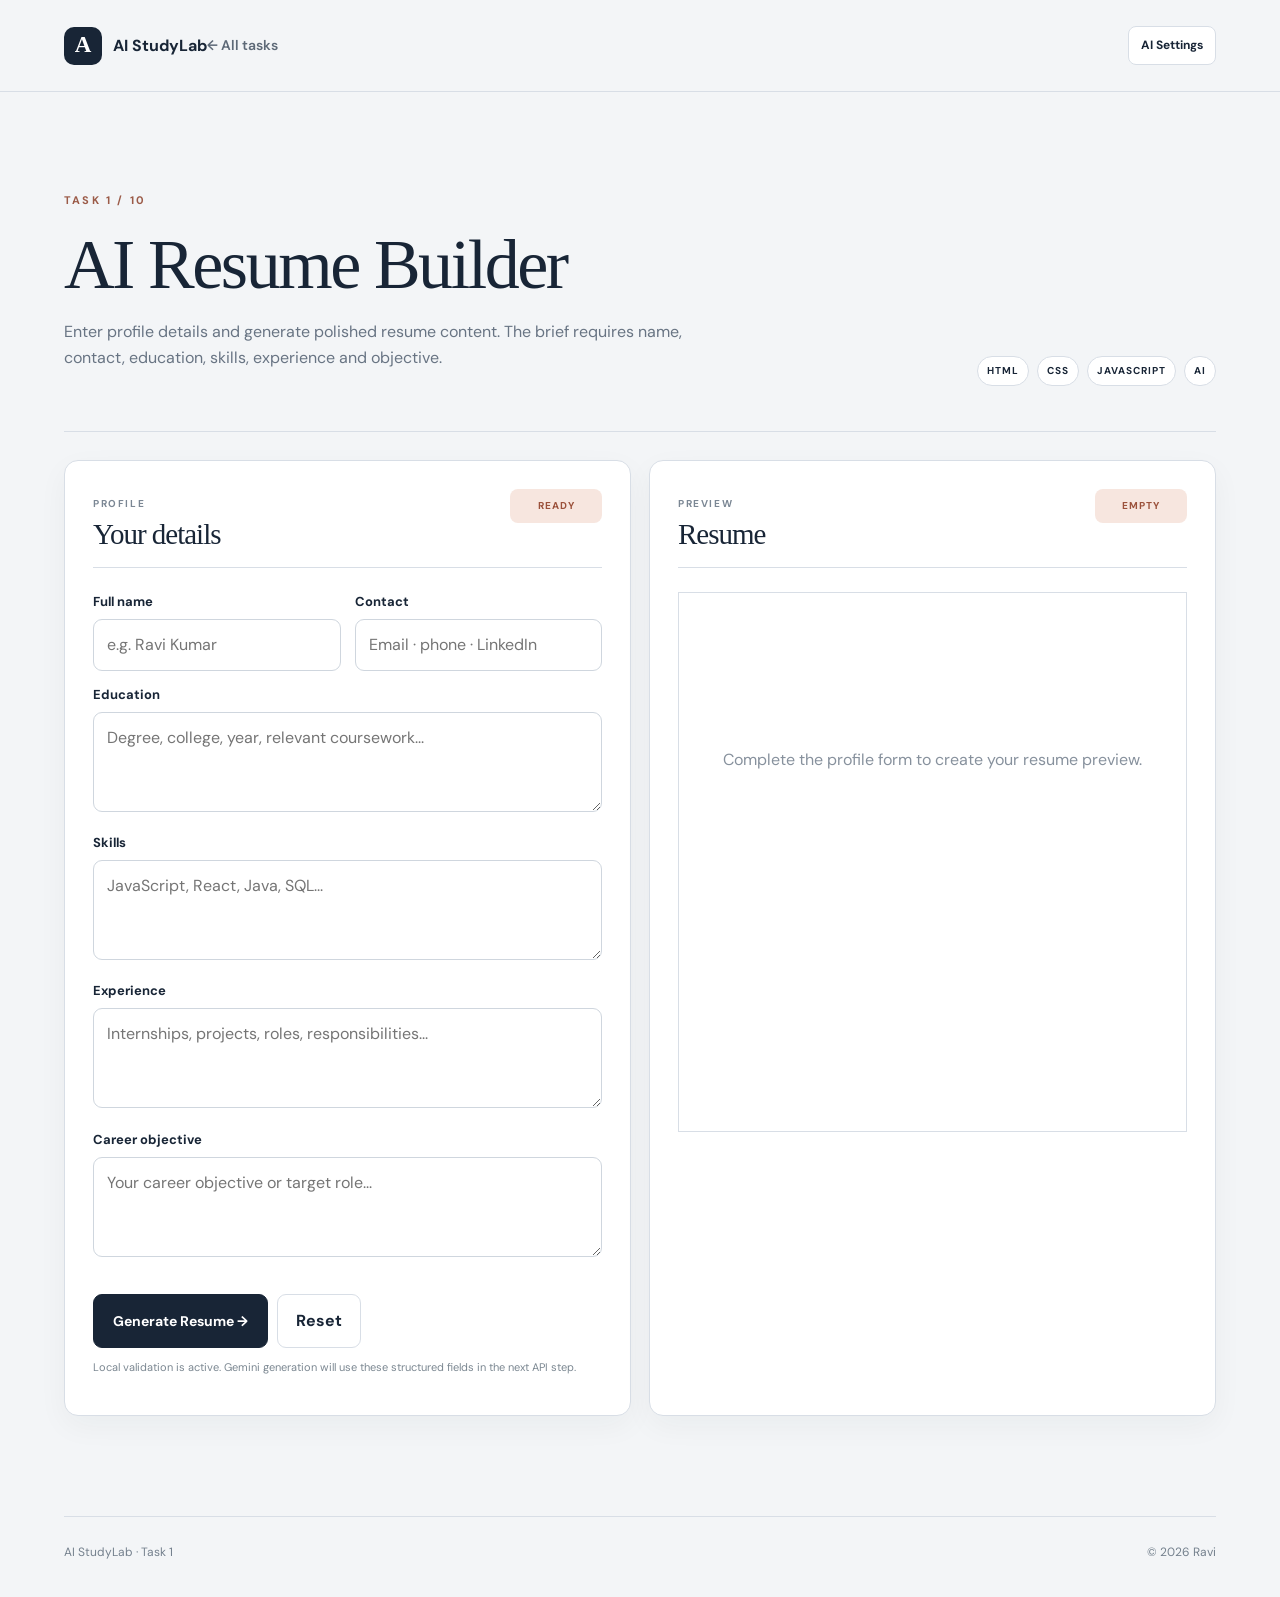
==== commit 1cefc192: "Connect Task 1 to Gemini settings" ====
--- a/pages/task-1.html
+++ b/pages/task-1.html
@@ -1 +1 @@
-<!doctype html><html lang="en"><head><meta charset="UTF-8"><meta name="viewport" content="width=device-width,initial-scale=1"><meta name="description" content="AI Resume Builder — generate a polished resume from structured profile details."><title>Task 1 — AI Resume Builder</title><link rel="preconnect" href="https://fonts.googleapis.com"><link rel="preconnect" href="https://fonts.gstatic.com" crossorigin><link href="https://fonts.googleapis.com/css2?family=DM+Sans:wght@400;500;600;700&family=Playfair+Display:wght@500;600&display=swap" rel="stylesheet"><link rel="stylesheet" href="../css/global.css"><link rel="stylesheet" href="../css/task.css"><style>.status{display:inline-flex!important;align-items:center!important;justify-content:center!important;width:auto!important;min-width:92px!important;height:34px!important;min-height:34px!important;padding:0 12px!important;border-radius:8px!important;white-space:nowrap!important}.resume-form{display:grid;grid-template-columns:1fr 1fr;gap:14px}.resume-form .full{grid-column:1/-1}.resume-form label{margin-bottom:6px}.resume-form input,.resume-form textarea{min-height:auto;width:100%;border:1px solid #cfd6de;border-radius:9px;background:#fff;padding:12px 13px;outline:none;color:var(--ink)}.resume-form textarea{min-height:100px;resize:vertical}.resume-form input:focus,.resume-form textarea:focus{border-color:#c67a63;box-shadow:0 0 0 3px rgba(201,107,75,.11)}.form-actions{display:flex;gap:9px;margin-top:16px}.resume-preview{height:auto;min-height:540px;max-height:620px;background:#fff;border:1px solid #d8dee6;padding:34px 36px;color:#243244;overflow:auto}.resume-preview .empty{text-align:center;color:#87919d;padding-top:120px}.resume-preview h3{font-family:Georgia,serif;font-size:30px;margin:0 0 3px;color:#182536}.resume-preview .contact{font-size:12px;color:#687483;margin-bottom:22px}.resume-preview h4{font-size:11px;letter-spacing:.12em;text-transform:uppercase;color:#a94f36;border-bottom:1px solid #e0e4e8;padding-bottom:5px;margin:20px 0 8px}.resume-preview p,.resume-preview li{font-size:13px;line-height:1.65;margin:0 0 5px}.resume-preview ul{margin:5px 0;padding-left:18px}.preview-actions{display:flex;gap:8px;margin-top:12px}.preview-actions button{display:none}.preview-actions button.show{display:inline-flex}@media(max-width:700px){.resume-form{grid-template-columns:1fr}.resume-form .full{grid-column:auto}}@media print{ @page{size:A4;margin:0} body{background:#fff!important} body *{visibility:hidden!important} .resume-preview,.resume-preview *{visibility:visible!important} .resume-preview{position:absolute!important;left:0!important;top:0!important;width:100%!important;min-height:0!important;height:auto!important;margin:0!important;border:0!important;box-shadow:none!important;padding:18mm 18mm 16mm!important;overflow:visible!important} .resume-preview h3{font-size:28px!important} .resume-preview h4{break-after:avoid!important} .resume-preview p,.resume-preview li{font-size:12px!important}.resume-preview{page-break-inside:auto!important} .resume-preview .contact{font-size:11px!important} }</style></head><body><header class="site-header"><a class="brand" href="../index.html"><span class="brand-mark">A</span> AI StudyLab</a><a class="back" href="../index.html">← All tasks</a></header><main class="task-shell wrap"><section class="task-hero"><div><p class="eyebrow">TASK 1 / 10</p><h1>AI Resume Builder</h1><p>Enter profile details and generate polished resume content. The brief requires name, contact, education, skills, experience and objective.</p></div><div class="meta"><span>HTML</span><span>CSS</span><span>JAVASCRIPT</span><span>AI</span></div></section><section class="workspace"><div class="panel"><div class="panel-head"><div><span class="label">PROFILE</span><h2>Your details</h2></div><span class="status" id="status">READY</span></div><form id="resumeForm" class="resume-form"><div><label for="name">Full name</label><input id="name" required placeholder="e.g. Ravi Kumar"></div><div><label for="contact">Contact</label><input id="contact" required placeholder="Email · phone · LinkedIn"></div><div class="full"><label for="education">Education</label><textarea id="education" required placeholder="Degree, college, year, relevant coursework..."></textarea></div><div class="full"><label for="skills">Skills</label><textarea id="skills" required placeholder="JavaScript, React, Java, SQL..."></textarea></div><div class="full"><label for="experience">Experience</label><textarea id="experience" placeholder="Internships, projects, roles, responsibilities..."></textarea></div><div class="full"><label for="objective">Career objective</label><textarea id="objective" placeholder="Your career objective or target role..."></textarea></div><div class="full form-actions"><button class="btn" type="submit">Generate Resume →</button><button class="quiet" type="button" id="reset">Reset</button></div></form><p class="helper">Local validation is active. Gemini generation will use these structured fields in the next API step.</p></div><div class="panel"><div class="panel-head"><div><span class="label">PREVIEW</span><h2>Resume</h2></div><span class="status" id="previewStatus">EMPTY</span></div><div id="preview" class="resume-preview"><div class="empty">Complete the profile form to create your resume preview.</div></div><div class="preview-actions"><button class="quiet" id="printBtn">Print / Save PDF</button></div></div></section></main><footer class="wrap footer"><span>AI StudyLab · Task 1</span><span>© 2026 Ravi</span></footer><script src="../js/resume.js"></script></body></html>+<!doctype html><html lang="en"><head><meta charset="UTF-8"><meta name="viewport" content="width=device-width,initial-scale=1"><meta name="description" content="AI Resume Builder — generate a polished resume from structured profile details."><title>Task 1 — AI Resume Builder</title><link rel="preconnect" href="https://fonts.googleapis.com"><link rel="preconnect" href="https://fonts.gstatic.com" crossorigin><link href="https://fonts.googleapis.com/css2?family=DM+Sans:wght@400;500;600;700&family=Playfair+Display:wght@500;600&display=swap" rel="stylesheet"><link rel="stylesheet" href="../css/global.css"><link rel="stylesheet" href="../css/task.css"><style>.status{display:inline-flex!important;align-items:center!important;justify-content:center!important;width:auto!important;min-width:92px!important;height:34px!important;min-height:34px!important;padding:0 12px!important;border-radius:8px!important;white-space:nowrap!important}.resume-form{display:grid;grid-template-columns:1fr 1fr;gap:14px}.resume-form .full{grid-column:1/-1}.resume-form label{margin-bottom:6px}.resume-form input,.resume-form textarea{min-height:auto;width:100%;border:1px solid #cfd6de;border-radius:9px;background:#fff;padding:12px 13px;outline:none;color:var(--ink)}.resume-form textarea{min-height:100px;resize:vertical}.resume-form input:focus,.resume-form textarea:focus{border-color:#c67a63;box-shadow:0 0 0 3px rgba(201,107,75,.11)}.form-actions{display:flex;gap:9px;margin-top:16px}.resume-preview{height:auto;min-height:540px;max-height:620px;background:#fff;border:1px solid #d8dee6;padding:34px 36px;color:#243244;overflow:auto}.resume-preview .empty{text-align:center;color:#87919d;padding-top:120px}.resume-preview h3{font-family:Georgia,serif;font-size:30px;margin:0 0 3px;color:#182536}.resume-preview .contact{font-size:12px;color:#687483;margin-bottom:22px}.resume-preview h4{font-size:11px;letter-spacing:.12em;text-transform:uppercase;color:#a94f36;border-bottom:1px solid #e0e4e8;padding-bottom:5px;margin:20px 0 8px}.resume-preview p,.resume-preview li{font-size:13px;line-height:1.65;margin:0 0 5px}.resume-preview ul{margin:5px 0;padding-left:18px}.preview-actions{display:flex;gap:8px;margin-top:12px}.preview-actions button{display:none}.preview-actions button.show{display:inline-flex}@media(max-width:700px){.resume-form{grid-template-columns:1fr}.resume-form .full{grid-column:auto}}@media print{ @page{size:A4;margin:0} body{background:#fff!important} body *{visibility:hidden!important} .resume-preview,.resume-preview *{visibility:visible!important} .resume-preview{position:absolute!important;left:0!important;top:0!important;width:100%!important;min-height:0!important;height:auto!important;margin:0!important;border:0!important;box-shadow:none!important;padding:18mm 18mm 16mm!important;overflow:visible!important} .resume-preview h3{font-size:28px!important} .resume-preview h4{break-after:avoid!important} .resume-preview p,.resume-preview li{font-size:12px!important}.resume-preview{page-break-inside:auto!important} .resume-preview .contact{font-size:11px!important} }</style></head><body><header class="site-header"><a class="brand" href="../index.html"><span class="brand-mark">A</span> AI StudyLab</a><a class="back" href="../index.html">← All tasks</a></header><main class="task-shell wrap"><section class="task-hero"><div><p class="eyebrow">TASK 1 / 10</p><h1>AI Resume Builder</h1><p>Enter profile details and generate polished resume content. The brief requires name, contact, education, skills, experience and objective.</p></div><div class="meta"><span>HTML</span><span>CSS</span><span>JAVASCRIPT</span><span>AI</span></div></section><section class="workspace"><div class="panel"><div class="panel-head"><div><span class="label">PROFILE</span><h2>Your details</h2></div><span class="status" id="status">READY</span></div><form id="resumeForm" class="resume-form"><div><label for="name">Full name</label><input id="name" required placeholder="e.g. Ravi Kumar"></div><div><label for="contact">Contact</label><input id="contact" required placeholder="Email · phone · LinkedIn"></div><div class="full"><label for="education">Education</label><textarea id="education" required placeholder="Degree, college, year, relevant coursework..."></textarea></div><div class="full"><label for="skills">Skills</label><textarea id="skills" required placeholder="JavaScript, React, Java, SQL..."></textarea></div><div class="full"><label for="experience">Experience</label><textarea id="experience" placeholder="Internships, projects, roles, responsibilities..."></textarea></div><div class="full"><label for="objective">Career objective</label><textarea id="objective" placeholder="Your career objective or target role..."></textarea></div><div class="full form-actions"><button class="btn" type="submit">Generate Resume →</button><button class="quiet" type="button" id="reset">Reset</button></div></form><p class="helper">Local validation is active. Gemini generation will use these structured fields in the next API step.</p></div><div class="panel"><div class="panel-head"><div><span class="label">PREVIEW</span><h2>Resume</h2></div><span class="status" id="previewStatus">EMPTY</span></div><div id="preview" class="resume-preview"><div class="empty">Complete the profile form to create your resume preview.</div></div><div class="preview-actions"><button class="quiet" id="printBtn">Print / Save PDF</button></div></div></section></main><footer class="wrap footer"><span>AI StudyLab · Task 1</span><span>© 2026 Ravi</span></footer><script src="../js/gemini.js"></script><script src="../js/resume.js"></script></body></html>
--- a/css/global.css
+++ b/css/global.css
@@ -1 +1 @@
-:root{--paper:#f3f5f7;--surface:#ffffff;--ink:#182536;--muted:#687483;--line:#d8dee6;--accent:#c96b4b;--accent-dark:#a94f36;--soft:#f7e6df;--shadow:0 18px 50px rgba(24,37,54,.09)}*{box-sizing:border-box}html{scroll-behavior:smooth}body{margin:0;background:var(--paper);color:var(--ink);font-family:"DM Sans",Arial,sans-serif;line-height:1.6}a{text-decoration:none;color:inherit}button,input,textarea,select{font:inherit}.wrap{width:min(1180px,90vw);margin:auto}.site-header{height:92px;border-bottom:1px solid var(--line);display:flex;align-items:center;justify-content:space-between;padding:0 max(5vw,32px);position:sticky;top:0;z-index:10;background:rgba(243,245,247,.94);backdrop-filter:blur(10px)}.brand{display:flex;align-items:center;gap:11px;font-weight:700}.brand-mark{width:38px;height:38px;border-radius:10px;background:var(--ink);color:#fff;display:grid;place-items:center;font-family:Georgia,serif;font-size:23px}.site-header nav{display:flex;gap:28px;font-size:14px;font-weight:600;color:#536171}.site-header nav a:hover,.back:hover{color:var(--accent-dark)}.eyebrow{margin:0 0 18px;font-size:11px;letter-spacing:.2em;font-weight:700;color:#9b5b48}h1,h2,h3{font-family:Georgia,"Times New Roman",serif;font-weight:500;letter-spacing:-.035em;line-height:1.05}h1{font-size:clamp(48px,6.4vw,84px);margin:0 0 25px}h2{font-size:clamp(38px,4.5vw,60px)}h3{font-size:29px}em{font-style:normal;color:var(--accent-dark)}.lead{max-width:600px;color:var(--muted);font-size:17px;line-height:1.8;margin-bottom:32px}.btn{display:inline-flex;align-items:center;gap:20px;padding:14px 19px;border-radius:9px;background:var(--ink);color:#fff;font-weight:700;font-size:14px;border:1px solid var(--ink);cursor:pointer}.btn:hover{transform:translateY(-2px);box-shadow:0 10px 24px rgba(24,37,54,.16)}.footer{border-top:1px solid var(--line);padding:26px 0 34px;color:#74808d;font-size:12px;display:flex;justify-content:space-between}@media(max-width:700px){.site-header{height:74px;padding:0 20px}.site-header nav{gap:15px}.wrap{width:92vw}.footer{display:block}.footer span{display:block;margin-top:5px}}+:root{--paper:#f3f5f7;--surface:#ffffff;--ink:#182536;--muted:#687483;--line:#d8dee6;--accent:#c96b4b;--accent-dark:#a94f36;--soft:#f7e6df;--shadow:0 18px 50px rgba(24,37,54,.09)}*{box-sizing:border-box}html{scroll-behavior:smooth}body{margin:0;background:var(--paper);color:var(--ink);font-family:"DM Sans",Arial,sans-serif;line-height:1.6}a{text-decoration:none;color:inherit}button,input,textarea,select{font:inherit}.wrap{width:min(1180px,90vw);margin:auto}.site-header{height:92px;border-bottom:1px solid var(--line);display:flex;align-items:center;justify-content:space-between;padding:0 max(5vw,32px);position:sticky;top:0;z-index:10;background:rgba(243,245,247,.94);backdrop-filter:blur(10px)}.brand{display:flex;align-items:center;gap:11px;font-weight:700}.brand-mark{width:38px;height:38px;border-radius:10px;background:var(--ink);color:#fff;display:grid;place-items:center;font-family:Georgia,serif;font-size:23px}.site-header nav{display:flex;gap:28px;font-size:14px;font-weight:600;color:#536171}.site-header nav a:hover,.back:hover{color:var(--accent-dark)}.eyebrow{margin:0 0 18px;font-size:11px;letter-spacing:.2em;font-weight:700;color:#9b5b48}h1,h2,h3{font-family:Georgia,"Times New Roman",serif;font-weight:500;letter-spacing:-.035em;line-height:1.05}h1{font-size:clamp(48px,6.4vw,84px);margin:0 0 25px}h2{font-size:clamp(38px,4.5vw,60px)}h3{font-size:29px}em{font-style:normal;color:var(--accent-dark)}.lead{max-width:600px;color:var(--muted);font-size:17px;line-height:1.8;margin-bottom:32px}.btn{display:inline-flex;align-items:center;gap:20px;padding:14px 19px;border-radius:9px;background:var(--ink);color:#fff;font-weight:700;font-size:14px;border:1px solid var(--ink);cursor:pointer}.btn:hover{transform:translateY(-2px);box-shadow:0 10px 24px rgba(24,37,54,.16)}.footer{border-top:1px solid var(--line);padding:26px 0 34px;color:#74808d;font-size:12px;display:flex;justify-content:space-between}@media(max-width:700px){.site-header{height:74px;padding:0 20px}.site-header nav{gap:15px}.wrap{width:92vw}.footer{display:block}.footer span{display:block;margin-top:5px}}.api-settings{position:relative;margin-left:auto}.api-trigger{border:1px solid var(--line);background:#fff;color:var(--ink);border-radius:8px;padding:9px 12px;font-size:12px;font-weight:700;cursor:pointer}.api-trigger:hover{border-color:#c67a63}.api-popover{display:none;position:absolute;right:0;top:46px;width:310px;padding:16px;background:#fff;border:1px solid var(--line);border-radius:12px;box-shadow:0 18px 40px rgba(24,37,54,.14);z-index:50}.api-popover.open{display:block}.api-title{font-weight:700;margin-bottom:4px}.api-popover p{font-size:11px;color:var(--muted);margin:0 0 12px}.api-row{display:flex;gap:7px}.api-row input{min-width:0;flex:1;border:1px solid var(--line);border-radius:7px;padding:9px;font-size:12px}.api-row button{border:0;background:var(--ink);color:#fff;border-radius:7px;padding:0 12px;font-weight:700}.api-popover a,.api-clear{display:block;margin-top:10px;font-size:11px;color:#a94f36;background:none;border:0;padding:0;cursor:pointer}.api-popover a{margin-top:12px}@media(max-width:700px){.api-popover{right:-5px;width:min(310px,88vw)}}.rich-text{font-size:14px;line-height:1.75}.rich-text h2,.rich-text h3,.rich-text h4{font-family:Georgia,serif;color:var(--ink);margin:15px 0 7px}.result-card,.plan-day{border:1px solid var(--line);border-radius:10px;padding:16px;margin-bottom:10px;background:#fff}.result-card h3,.plan-day h3{font-family:Georgia,serif;margin:4px 0 8px;font-size:22px}.result-card small{color:var(--accent-dark);font-weight:700;letter-spacing:.1em}.result-card li{font-size:13px;margin:5px 0}.mindmap section{border-left:3px solid var(--accent);padding:10px 0 10px 16px;margin:12px 0}.mindmap h3{font-family:Georgia,serif}.quiz-q{border-bottom:1px solid var(--line);padding:12px 0}.quiz-q>div{display:grid;grid-template-columns:1fr 1fr;gap:7px;margin:10px 0}.quiz-q button{background:#fff;border:1px solid var(--line);padding:9px;text-align:left;border-radius:7px;cursor:pointer}.quiz-q button:hover{border-color:#c67a63}.quiz-feedback{font-weight:700}.quiz-feedback.correct{color:#3d7a58}.quiz-feedback.wrong{color:#a94f36}.flash-grid{display:grid;grid-template-columns:repeat(2,1fr);gap:10px}.flashcard{min-height:130px;border:1px solid var(--line);background:#fff;border-radius:10px;padding:18px;cursor:pointer;position:relative;font-weight:600}.flashcard .backface{display:none}.flashcard.flipped{background:var(--soft)}.flashcard.flipped span:first-child{display:none}.flashcard.flipped .backface{display:block;font-weight:500}.plan-day{background:#fff}.plan-day p{font-size:13px;border-top:1px solid #edf0f3;padding-top:8px}@media(max-width:600px){.quiz-q>div,.flash-grid{grid-template-columns:1fr}}
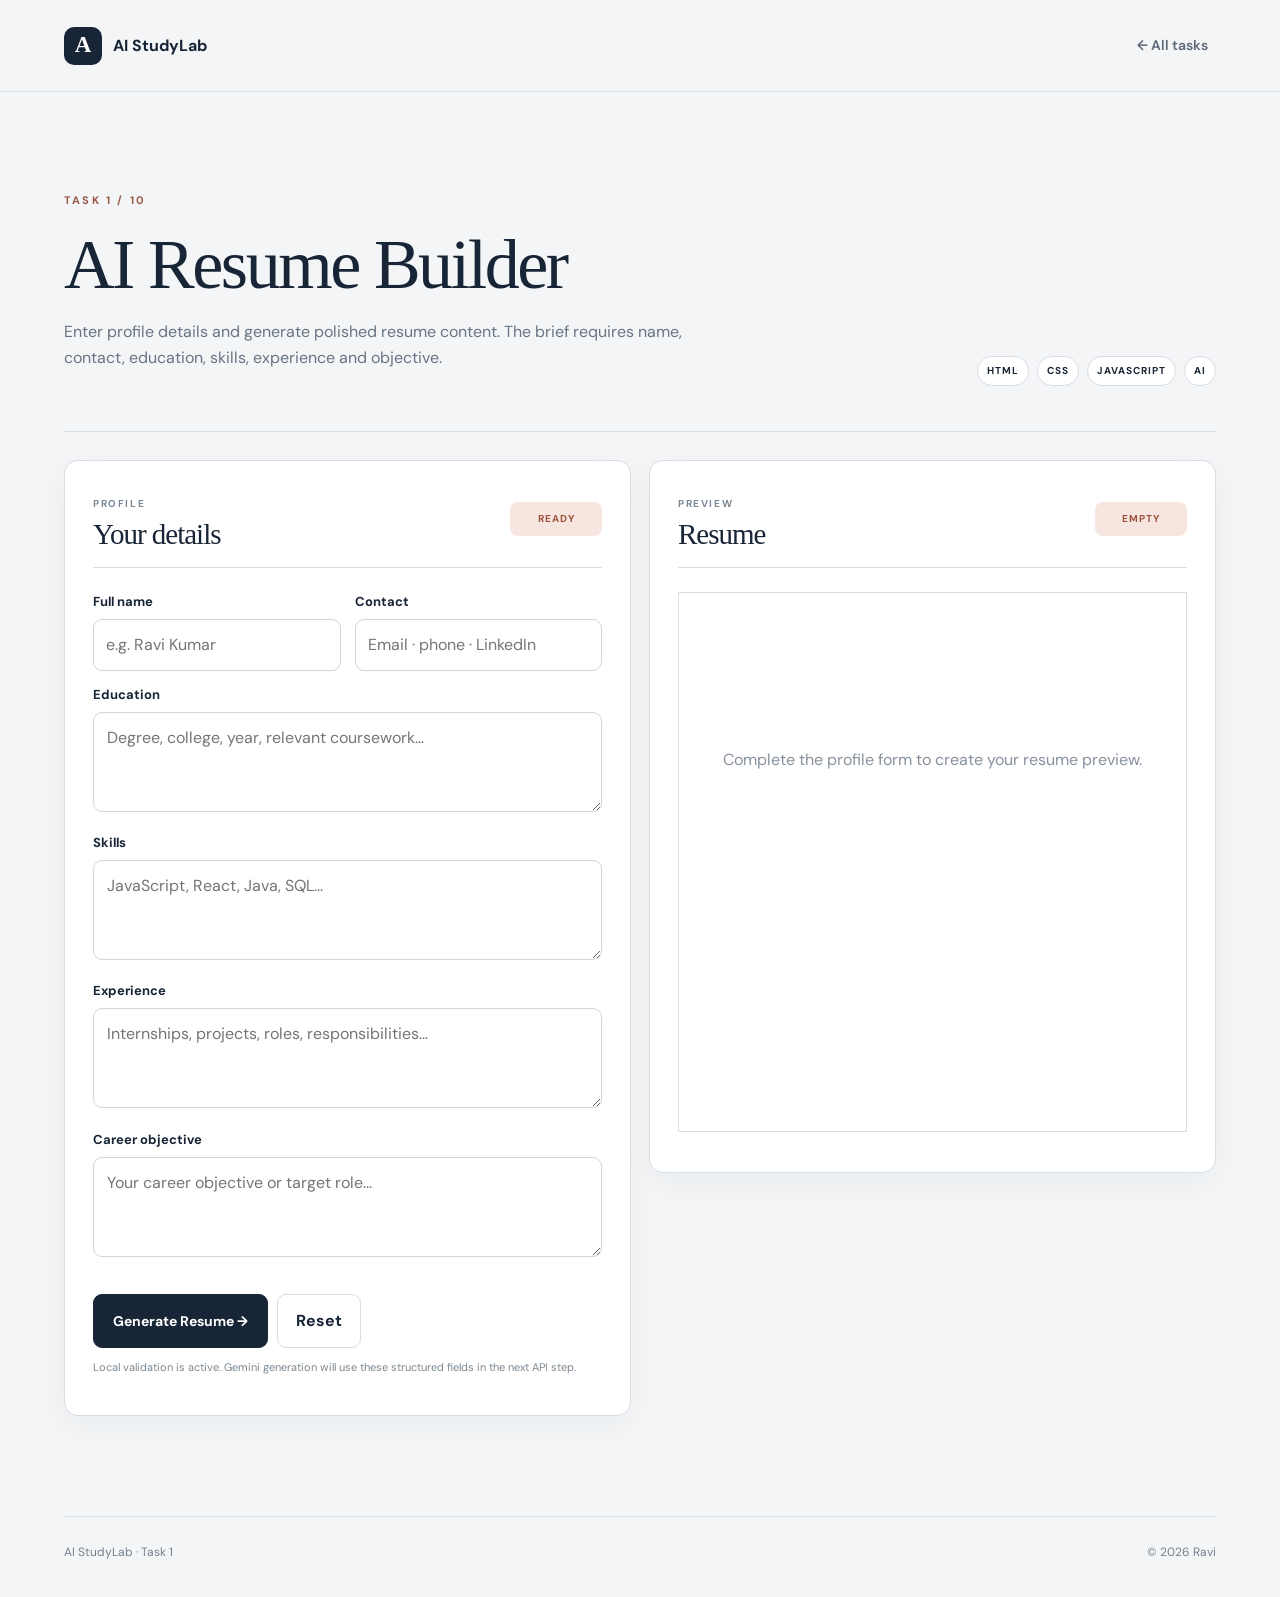
==== commit b800b88f: "Project Completed" ====
--- a/pages/task-1.html
+++ b/pages/task-1.html
@@ -1 +1,361 @@
-<!doctype html><html lang="en"><head><meta charset="UTF-8"><meta name="viewport" content="width=device-width,initial-scale=1"><meta name="description" content="AI Resume Builder — generate a polished resume from structured profile details."><title>Task 1 — AI Resume Builder</title><link rel="preconnect" href="https://fonts.googleapis.com"><link rel="preconnect" href="https://fonts.gstatic.com" crossorigin><link href="https://fonts.googleapis.com/css2?family=DM+Sans:wght@400;500;600;700&family=Playfair+Display:wght@500;600&display=swap" rel="stylesheet"><link rel="stylesheet" href="../css/global.css"><link rel="stylesheet" href="../css/task.css"><style>.status{display:inline-flex!important;align-items:center!important;justify-content:center!important;width:auto!important;min-width:92px!important;height:34px!important;min-height:34px!important;padding:0 12px!important;border-radius:8px!important;white-space:nowrap!important}.resume-form{display:grid;grid-template-columns:1fr 1fr;gap:14px}.resume-form .full{grid-column:1/-1}.resume-form label{margin-bottom:6px}.resume-form input,.resume-form textarea{min-height:auto;width:100%;border:1px solid #cfd6de;border-radius:9px;background:#fff;padding:12px 13px;outline:none;color:var(--ink)}.resume-form textarea{min-height:100px;resize:vertical}.resume-form input:focus,.resume-form textarea:focus{border-color:#c67a63;box-shadow:0 0 0 3px rgba(201,107,75,.11)}.form-actions{display:flex;gap:9px;margin-top:16px}.resume-preview{height:auto;min-height:540px;max-height:620px;background:#fff;border:1px solid #d8dee6;padding:34px 36px;color:#243244;overflow:auto}.resume-preview .empty{text-align:center;color:#87919d;padding-top:120px}.resume-preview h3{font-family:Georgia,serif;font-size:30px;margin:0 0 3px;color:#182536}.resume-preview .contact{font-size:12px;color:#687483;margin-bottom:22px}.resume-preview h4{font-size:11px;letter-spacing:.12em;text-transform:uppercase;color:#a94f36;border-bottom:1px solid #e0e4e8;padding-bottom:5px;margin:20px 0 8px}.resume-preview p,.resume-preview li{font-size:13px;line-height:1.65;margin:0 0 5px}.resume-preview ul{margin:5px 0;padding-left:18px}.preview-actions{display:flex;gap:8px;margin-top:12px}.preview-actions button{display:none}.preview-actions button.show{display:inline-flex}@media(max-width:700px){.resume-form{grid-template-columns:1fr}.resume-form .full{grid-column:auto}}@media print{ @page{size:A4;margin:0} body{background:#fff!important} body *{visibility:hidden!important} .resume-preview,.resume-preview *{visibility:visible!important} .resume-preview{position:absolute!important;left:0!important;top:0!important;width:100%!important;min-height:0!important;height:auto!important;margin:0!important;border:0!important;box-shadow:none!important;padding:18mm 18mm 16mm!important;overflow:visible!important} .resume-preview h3{font-size:28px!important} .resume-preview h4{break-after:avoid!important} .resume-preview p,.resume-preview li{font-size:12px!important}.resume-preview{page-break-inside:auto!important} .resume-preview .contact{font-size:11px!important} }</style></head><body><header class="site-header"><a class="brand" href="../index.html"><span class="brand-mark">A</span> AI StudyLab</a><a class="back" href="../index.html">← All tasks</a></header><main class="task-shell wrap"><section class="task-hero"><div><p class="eyebrow">TASK 1 / 10</p><h1>AI Resume Builder</h1><p>Enter profile details and generate polished resume content. The brief requires name, contact, education, skills, experience and objective.</p></div><div class="meta"><span>HTML</span><span>CSS</span><span>JAVASCRIPT</span><span>AI</span></div></section><section class="workspace"><div class="panel"><div class="panel-head"><div><span class="label">PROFILE</span><h2>Your details</h2></div><span class="status" id="status">READY</span></div><form id="resumeForm" class="resume-form"><div><label for="name">Full name</label><input id="name" required placeholder="e.g. Ravi Kumar"></div><div><label for="contact">Contact</label><input id="contact" required placeholder="Email · phone · LinkedIn"></div><div class="full"><label for="education">Education</label><textarea id="education" required placeholder="Degree, college, year, relevant coursework..."></textarea></div><div class="full"><label for="skills">Skills</label><textarea id="skills" required placeholder="JavaScript, React, Java, SQL..."></textarea></div><div class="full"><label for="experience">Experience</label><textarea id="experience" placeholder="Internships, projects, roles, responsibilities..."></textarea></div><div class="full"><label for="objective">Career objective</label><textarea id="objective" placeholder="Your career objective or target role..."></textarea></div><div class="full form-actions"><button class="btn" type="submit">Generate Resume →</button><button class="quiet" type="button" id="reset">Reset</button></div></form><p class="helper">Local validation is active. Gemini generation will use these structured fields in the next API step.</p></div><div class="panel"><div class="panel-head"><div><span class="label">PREVIEW</span><h2>Resume</h2></div><span class="status" id="previewStatus">EMPTY</span></div><div id="preview" class="resume-preview"><div class="empty">Complete the profile form to create your resume preview.</div></div><div class="preview-actions"><button class="quiet" id="printBtn">Print / Save PDF</button></div></div></section></main><footer class="wrap footer"><span>AI StudyLab · Task 1</span><span>© 2026 Ravi</span></footer><script src="../js/gemini.js"></script><script src="../js/resume.js"></script></body></html>+<!doctype html>
+<html lang="en">
+
+<head>
+  <meta charset="UTF-8">
+  <meta name="viewport"
+    content="width=device-width,initial-scale=1">
+  <meta name="description"
+    content="AI Resume Builder — generate a polished resume from structured profile details.">
+  <title>Task 1 — AI Resume
+    Builder</title>
+  <link rel="preconnect"
+    href="https://fonts.googleapis.com">
+  <link rel="preconnect"
+    href="https://fonts.gstatic.com"
+    crossorigin>
+  <link
+    href="https://fonts.googleapis.com/css2?family=DM+Sans:wght@400;500;600;700&family=Playfair+Display:wght@500;600&display=swap"
+    rel="stylesheet">
+  <link rel="stylesheet"
+    href="../css/global.css">
+  <link rel="stylesheet"
+    href="../css/task.css">
+  <style>
+    .status {
+      display: inline-flex !important;
+      align-items: center !important;
+      justify-content: center !important;
+      width: auto !important;
+      min-width: 92px !important;
+      height: 34px !important;
+      min-height: 34px !important;
+      padding: 0 12px !important;
+      border-radius: 8px !important;
+      white-space: nowrap !important
+    }
+
+    .resume-form {
+      display: grid;
+      grid-template-columns: 1fr 1fr;
+      gap: 14px
+    }
+
+    .resume-form .full {
+      grid-column: 1/-1
+    }
+
+    .resume-form label {
+      margin-bottom: 6px
+    }
+
+    .resume-form input,
+    .resume-form textarea {
+      min-height: auto;
+      width: 100%;
+      border: 1px solid #cfd6de;
+      border-radius: 9px;
+      background: #fff;
+      padding: 12px 13px;
+      outline: none;
+      color: var(--ink)
+    }
+
+    .resume-form textarea {
+      min-height: 100px;
+      resize: vertical
+    }
+
+    .resume-form input:focus,
+    .resume-form textarea:focus {
+      border-color: #c67a63;
+      box-shadow: 0 0 0 3px rgba(201, 107, 75, .11)
+    }
+
+    .form-actions {
+      display: flex;
+      gap: 9px;
+      margin-top: 16px
+    }
+
+    .resume-preview {
+      height: auto;
+      min-height: 540px;
+      max-height: 620px;
+      background: #fff;
+      border: 1px solid #d8dee6;
+      padding: 34px 36px;
+      color: #243244;
+      overflow: auto
+    }
+
+    .resume-preview .empty {
+      text-align: center;
+      color: #87919d;
+      padding-top: 120px
+    }
+
+    .resume-preview h3 {
+      font-family: Georgia, serif;
+      font-size: 30px;
+      margin: 0 0 3px;
+      color: #182536
+    }
+
+    .resume-preview .contact {
+      font-size: 12px;
+      color: #687483;
+      margin-bottom: 22px
+    }
+
+    .resume-preview h4 {
+      font-size: 11px;
+      letter-spacing: .12em;
+      text-transform: uppercase;
+      color: #a94f36;
+      border-bottom: 1px solid #e0e4e8;
+      padding-bottom: 5px;
+      margin: 20px 0 8px
+    }
+
+    .resume-preview p,
+    .resume-preview li {
+      font-size: 13px;
+      line-height: 1.65;
+      margin: 0 0 5px
+    }
+
+    .resume-preview ul {
+      margin: 5px 0;
+      padding-left: 18px
+    }
+
+    .preview-actions {
+      display: flex;
+      gap: 8px;
+      margin-top: 12px
+    }
+
+    .preview-actions button {
+      display: none
+    }
+
+    .preview-actions button.show {
+      display: inline-flex
+    }
+
+    @media(max-width:700px) {
+      .resume-form {
+        grid-template-columns: 1fr
+      }
+
+      .resume-form .full {
+        grid-column: auto
+      }
+    }
+
+    @media print {
+      @page {
+        size: A4;
+        margin: 0
+      }
+
+      body {
+        background: #fff !important
+      }
+
+      body * {
+        visibility: hidden !important
+      }
+
+      .resume-preview,
+      .resume-preview * {
+        visibility: visible !important
+      }
+
+      .resume-preview {
+        position: absolute !important;
+        left: 0 !important;
+        top: 0 !important;
+        width: 100% !important;
+        min-height: 0 !important;
+        height: auto !important;
+        margin: 0 !important;
+        border: 0 !important;
+        box-shadow: none !important;
+        padding: 18mm 18mm 16mm !important;
+        overflow: visible !important
+      }
+
+      .resume-preview h3 {
+        font-size: 28px !important
+      }
+
+      .resume-preview h4 {
+        break-after: avoid !important
+      }
+
+      .resume-preview p,
+      .resume-preview li {
+        font-size: 12px !important
+      }
+
+      .resume-preview {
+        page-break-inside: auto !important
+      }
+
+      .resume-preview .contact {
+        font-size: 11px !important
+      }
+    }
+  </style>
+</head>
+
+<body>
+  <header class="site-header">
+    <a class="brand"
+      href="../index.html"><span
+        class="brand-mark">A</span>
+      AI StudyLab</a><a
+      class="back"
+      href="../index.html">←
+      All tasks</a>
+  </header>
+  <main
+    class="task-shell wrap">
+    <section
+      class="task-hero">
+      <div>
+        <p class="eyebrow">
+          TASK 1 / 10</p>
+        <h1>AI Resume Builder
+        </h1>
+        <p>Enter profile
+          details and generate
+          polished resume
+          content. The brief
+          requires name,
+          contact, education,
+          skills, experience
+          and objective.</p>
+      </div>
+      <div class="meta">
+        <span>HTML</span><span>CSS</span><span>JAVASCRIPT</span><span>AI</span>
+      </div>
+    </section>
+    <section
+      class="workspace">
+      <div class="panel">
+        <div
+          class="panel-head">
+          <div><span
+              class="label">PROFILE</span>
+            <h2>Your details
+            </h2>
+          </div><span
+            class="status"
+            id="status">READY</span>
+        </div>
+        <form id="resumeForm"
+          class="resume-form">
+          <div><label
+              for="name">Full
+              name</label><input
+              id="name"
+              required
+              placeholder="e.g. Ravi Kumar">
+          </div>
+          <div><label
+              for="contact">Contact</label><input
+              id="contact"
+              required
+              placeholder="Email · phone · LinkedIn">
+          </div>
+          <div class="full">
+            <label
+              for="education">Education</label><textarea
+              id="education"
+              required
+              placeholder="Degree, college, year, relevant coursework..."></textarea>
+          </div>
+          <div class="full">
+            <label
+              for="skills">Skills</label><textarea
+              id="skills"
+              required
+              placeholder="JavaScript, React, Java, SQL..."></textarea>
+          </div>
+          <div class="full">
+            <label
+              for="experience">Experience</label><textarea
+              id="experience"
+              placeholder="Internships, projects, roles, responsibilities..."></textarea>
+          </div>
+          <div class="full">
+            <label
+              for="objective">Career
+              objective</label><textarea
+              id="objective"
+              placeholder="Your career objective or target role..."></textarea>
+          </div>
+          <div
+            class="full form-actions">
+            <button
+              class="btn"
+              type="submit">Generate
+              Resume
+              →</button><button
+              class="quiet"
+              type="button"
+              id="reset">Reset</button>
+          </div>
+        </form>
+        <p class="helper">
+          Local validation is
+          active. Gemini
+          generation will use
+          these structured
+          fields in the next
+          API step.</p>
+      </div>
+      <div class="panel">
+        <div
+          class="panel-head">
+          <div><span
+              class="label">PREVIEW</span>
+            <h2>Resume</h2>
+          </div><span
+            class="status"
+            id="previewStatus">EMPTY</span>
+        </div>
+        <div id="preview"
+          class="resume-preview">
+          <div class="empty">
+            Complete the
+            profile form to
+            create your resume
+            preview.</div>
+        </div>
+        <div
+          class="preview-actions">
+          <button
+            class="quiet"
+            id="printBtn">Print
+            / Save
+            PDF</button>
+        </div>
+      </div>
+    </section>
+  </main>
+  <footer class="wrap footer">
+    <span>AI StudyLab · Task
+      1</span><span>© 2026
+      Ravi</span>
+  </footer>
+  <script
+    src="../js/gemini.js"></script>
+  <script
+    src="../js/resume.js"></script>
+</body>
+
+</html>
--- a/css/global.css
+++ b/css/global.css
@@ -1 +1,516 @@
-:root{--paper:#f3f5f7;--surface:#ffffff;--ink:#182536;--muted:#687483;--line:#d8dee6;--accent:#c96b4b;--accent-dark:#a94f36;--soft:#f7e6df;--shadow:0 18px 50px rgba(24,37,54,.09)}*{box-sizing:border-box}html{scroll-behavior:smooth}body{margin:0;background:var(--paper);color:var(--ink);font-family:"DM Sans",Arial,sans-serif;line-height:1.6}a{text-decoration:none;color:inherit}button,input,textarea,select{font:inherit}.wrap{width:min(1180px,90vw);margin:auto}.site-header{height:92px;border-bottom:1px solid var(--line);display:flex;align-items:center;justify-content:space-between;padding:0 max(5vw,32px);position:sticky;top:0;z-index:10;background:rgba(243,245,247,.94);backdrop-filter:blur(10px)}.brand{display:flex;align-items:center;gap:11px;font-weight:700}.brand-mark{width:38px;height:38px;border-radius:10px;background:var(--ink);color:#fff;display:grid;place-items:center;font-family:Georgia,serif;font-size:23px}.site-header nav{display:flex;gap:28px;font-size:14px;font-weight:600;color:#536171}.site-header nav a:hover,.back:hover{color:var(--accent-dark)}.eyebrow{margin:0 0 18px;font-size:11px;letter-spacing:.2em;font-weight:700;color:#9b5b48}h1,h2,h3{font-family:Georgia,"Times New Roman",serif;font-weight:500;letter-spacing:-.035em;line-height:1.05}h1{font-size:clamp(48px,6.4vw,84px);margin:0 0 25px}h2{font-size:clamp(38px,4.5vw,60px)}h3{font-size:29px}em{font-style:normal;color:var(--accent-dark)}.lead{max-width:600px;color:var(--muted);font-size:17px;line-height:1.8;margin-bottom:32px}.btn{display:inline-flex;align-items:center;gap:20px;padding:14px 19px;border-radius:9px;background:var(--ink);color:#fff;font-weight:700;font-size:14px;border:1px solid var(--ink);cursor:pointer}.btn:hover{transform:translateY(-2px);box-shadow:0 10px 24px rgba(24,37,54,.16)}.footer{border-top:1px solid var(--line);padding:26px 0 34px;color:#74808d;font-size:12px;display:flex;justify-content:space-between}@media(max-width:700px){.site-header{height:74px;padding:0 20px}.site-header nav{gap:15px}.wrap{width:92vw}.footer{display:block}.footer span{display:block;margin-top:5px}}.api-settings{position:relative;margin-left:auto}.api-trigger{border:1px solid var(--line);background:#fff;color:var(--ink);border-radius:8px;padding:9px 12px;font-size:12px;font-weight:700;cursor:pointer}.api-trigger:hover{border-color:#c67a63}.api-popover{display:none;position:absolute;right:0;top:46px;width:310px;padding:16px;background:#fff;border:1px solid var(--line);border-radius:12px;box-shadow:0 18px 40px rgba(24,37,54,.14);z-index:50}.api-popover.open{display:block}.api-title{font-weight:700;margin-bottom:4px}.api-popover p{font-size:11px;color:var(--muted);margin:0 0 12px}.api-row{display:flex;gap:7px}.api-row input{min-width:0;flex:1;border:1px solid var(--line);border-radius:7px;padding:9px;font-size:12px}.api-row button{border:0;background:var(--ink);color:#fff;border-radius:7px;padding:0 12px;font-weight:700}.api-popover a,.api-clear{display:block;margin-top:10px;font-size:11px;color:#a94f36;background:none;border:0;padding:0;cursor:pointer}.api-popover a{margin-top:12px}@media(max-width:700px){.api-popover{right:-5px;width:min(310px,88vw)}}.rich-text{font-size:14px;line-height:1.75}.rich-text h2,.rich-text h3,.rich-text h4{font-family:Georgia,serif;color:var(--ink);margin:15px 0 7px}.result-card,.plan-day{border:1px solid var(--line);border-radius:10px;padding:16px;margin-bottom:10px;background:#fff}.result-card h3,.plan-day h3{font-family:Georgia,serif;margin:4px 0 8px;font-size:22px}.result-card small{color:var(--accent-dark);font-weight:700;letter-spacing:.1em}.result-card li{font-size:13px;margin:5px 0}.mindmap section{border-left:3px solid var(--accent);padding:10px 0 10px 16px;margin:12px 0}.mindmap h3{font-family:Georgia,serif}.quiz-q{border-bottom:1px solid var(--line);padding:12px 0}.quiz-q>div{display:grid;grid-template-columns:1fr 1fr;gap:7px;margin:10px 0}.quiz-q button{background:#fff;border:1px solid var(--line);padding:9px;text-align:left;border-radius:7px;cursor:pointer}.quiz-q button:hover{border-color:#c67a63}.quiz-feedback{font-weight:700}.quiz-feedback.correct{color:#3d7a58}.quiz-feedback.wrong{color:#a94f36}.flash-grid{display:grid;grid-template-columns:repeat(2,1fr);gap:10px}.flashcard{min-height:130px;border:1px solid var(--line);background:#fff;border-radius:10px;padding:18px;cursor:pointer;position:relative;font-weight:600}.flashcard .backface{display:none}.flashcard.flipped{background:var(--soft)}.flashcard.flipped span:first-child{display:none}.flashcard.flipped .backface{display:block;font-weight:500}.plan-day{background:#fff}.plan-day p{font-size:13px;border-top:1px solid #edf0f3;padding-top:8px}@media(max-width:600px){.quiz-q>div,.flash-grid{grid-template-columns:1fr}}+:root {
+  --paper: #f3f5f7;
+  --surface: #ffffff;
+  --ink: #182536;
+  --muted: #687483;
+  --line: #d8dee6;
+  --accent: #c96b4b;
+  --accent-dark: #a94f36;
+  --soft: #f7e6df;
+  --shadow: 0 18px 50px rgba(24, 37, 54, .09)
+}
+
+* {
+  box-sizing: border-box
+}
+
+html {
+  scroll-behavior: smooth
+}
+
+body {
+  margin: 0;
+  background: var(--paper);
+  color: var(--ink);
+  font-family: "DM Sans", Arial, sans-serif;
+  line-height: 1.6
+}
+
+a {
+  text-decoration: none;
+  color: inherit
+}
+
+button, input, textarea, select {
+  font: inherit
+}
+
+.wrap {
+  width: min(1180px, 90vw);
+  margin: auto
+}
+
+.site-header {
+  height: 92px;
+  border-bottom: 1px solid var(--line);
+  display: flex;
+  align-items: center;
+  justify-content: space-between;
+  padding: 0 max(5vw, 32px);
+  position: sticky;
+  top: 0;
+  z-index: 10;
+  background: rgba(243, 245, 247, .94);
+  backdrop-filter: blur(10px)
+}
+
+.brand {
+  display: flex;
+  align-items: center;
+  gap: 11px;
+  font-weight: 700
+}
+
+.brand-mark {
+  width: 38px;
+  height: 38px;
+  border-radius: 10px;
+  background: var(--ink);
+  color: #fff;
+  display: grid;
+  place-items: center;
+  font-family: Georgia, serif;
+  font-size: 23px
+}
+
+.site-header nav {
+  display: flex;
+  gap: 28px;
+  font-size: 14px;
+  font-weight: 600;
+  color: #536171
+}
+
+.site-header nav a:hover, .back:hover {
+  color: var(--accent-dark)
+}
+
+.eyebrow {
+  margin: 0 0 18px;
+  font-size: 11px;
+  letter-spacing: .2em;
+  font-weight: 700;
+  color: #9b5b48
+}
+
+h1, h2, h3 {
+  font-family: Georgia, "Times New Roman", serif;
+  font-weight: 500;
+  letter-spacing: -.035em;
+  line-height: 1.05
+}
+
+h1 {
+  font-size: clamp(48px, 6.4vw, 84px);
+  margin: 0 0 25px
+}
+
+h2 {
+  font-size: clamp(38px, 4.5vw, 60px)
+}
+
+h3 {
+  font-size: 29px
+}
+
+em {
+  font-style: normal;
+  color: var(--accent-dark)
+}
+
+.lead {
+  max-width: 600px;
+  color: var(--muted);
+  font-size: 17px;
+  line-height: 1.8;
+  margin-bottom: 32px
+}
+
+.btn {
+  display: inline-flex;
+  align-items: center;
+  gap: 20px;
+  padding: 14px 19px;
+  border-radius: 9px;
+  background: var(--ink);
+  color: #fff;
+  font-weight: 700;
+  font-size: 14px;
+  border: 1px solid var(--ink);
+  cursor: pointer
+}
+
+.btn:hover {
+  transform: translateY(-2px);
+  box-shadow: 0 10px 24px rgba(24, 37, 54, .16)
+}
+
+.footer {
+  border-top: 1px solid var(--line);
+  padding: 26px 0 34px;
+  color: #74808d;
+  font-size: 12px;
+  display: flex;
+  justify-content: space-between
+}
+
+@media(max-width:700px) {
+  .site-header {
+    height: 74px;
+    padding: 0 20px
+  }
+
+  .site-header nav {
+    gap: 15px
+  }
+
+  .wrap {
+    width: 92vw
+  }
+
+  .footer {
+    display: block
+  }
+
+  .footer span {
+    display: block;
+    margin-top: 5px
+  }
+}
+
+.api-settings {
+  position: relative;
+  margin-left: auto
+}
+
+.api-trigger {
+  border: 1px solid var(--line);
+  background: #fff;
+  color: var(--ink);
+  border-radius: 8px;
+  padding: 9px 12px;
+  font-size: 12px;
+  font-weight: 700;
+  cursor: pointer
+}
+
+.api-trigger:hover {
+  border-color: #c67a63
+}
+
+.api-popover {
+  display: none;
+  position: absolute;
+  right: 0;
+  top: 46px;
+  width: 310px;
+  padding: 16px;
+  background: #fff;
+  border: 1px solid var(--line);
+  border-radius: 12px;
+  box-shadow: 0 18px 40px rgba(24, 37, 54, .14);
+  z-index: 50
+}
+
+.api-popover.open {
+  display: block
+}
+
+.api-title {
+  font-weight: 700;
+  margin-bottom: 4px
+}
+
+.api-popover p {
+  font-size: 11px;
+  color: var(--muted);
+  margin: 0 0 12px
+}
+
+.api-row {
+  display: flex;
+  gap: 7px
+}
+
+.api-row input {
+  min-width: 0;
+  flex: 1;
+  border: 1px solid var(--line);
+  border-radius: 7px;
+  padding: 9px;
+  font-size: 12px
+}
+
+.api-row button {
+  border: 0;
+  background: var(--ink);
+  color: #fff;
+  border-radius: 7px;
+  padding: 0 12px;
+  font-weight: 700
+}
+
+.api-popover a, .api-clear {
+  display: block;
+  margin-top: 10px;
+  font-size: 11px;
+  color: #a94f36;
+  background: none;
+  border: 0;
+  padding: 0;
+  cursor: pointer
+}
+
+.api-popover a {
+  margin-top: 12px
+}
+
+@media(max-width:700px) {
+  .api-popover {
+    right: -5px;
+    width: min(310px, 88vw)
+  }
+}
+
+.rich-text {
+  font-size: 14px;
+  line-height: 1.75
+}
+
+.rich-text h2, .rich-text h3, .rich-text h4 {
+  font-family: Georgia, serif;
+  color: var(--ink);
+  margin: 15px 0 7px
+}
+
+.result-card, .plan-day {
+  border: 1px solid var(--line);
+  border-radius: 10px;
+  padding: 16px;
+  margin-bottom: 10px;
+  background: #fff
+}
+
+.result-card h3, .plan-day h3 {
+  font-family: Georgia, serif;
+  margin: 4px 0 8px;
+  font-size: 22px
+}
+
+.result-card small {
+  color: var(--accent-dark);
+  font-weight: 700;
+  letter-spacing: .1em
+}
+
+.result-card li {
+  font-size: 13px;
+  margin: 5px 0
+}
+
+.mindmap section {
+  border-left: 3px solid var(--accent);
+  padding: 10px 0 10px 16px;
+  margin: 12px 0
+}
+
+.mindmap h3 {
+  font-family: Georgia, serif
+}
+
+.quiz-q {
+  border-bottom: 1px solid var(--line);
+  padding: 12px 0
+}
+
+.quiz-q>div {
+  display: grid;
+  grid-template-columns: 1fr 1fr;
+  gap: 7px;
+  margin: 10px 0
+}
+
+.quiz-q button {
+  background: #fff;
+  border: 1px solid var(--line);
+  padding: 9px;
+  text-align: left;
+  border-radius: 7px;
+  cursor: pointer
+}
+
+.quiz-q button:hover {
+  border-color: #c67a63
+}
+
+.quiz-feedback {
+  font-weight: 700
+}
+
+.quiz-feedback.correct {
+  color: #3d7a58
+}
+
+.quiz-feedback.wrong {
+  color: #a94f36
+}
+
+.flash-grid {
+  display: grid;
+  grid-template-columns: repeat(2, 1fr);
+  gap: 10px
+}
+
+.flashcard {
+  min-height: 130px;
+  border: 1px solid var(--line);
+  background: #fff;
+  border-radius: 10px;
+  padding: 18px;
+  cursor: pointer;
+  position: relative;
+  font-weight: 600
+}
+
+.flashcard .backface {
+  display: none
+}
+
+.flashcard.flipped {
+  background: var(--soft)
+}
+
+.flashcard.flipped span:first-child {
+  display: none
+}
+
+.flashcard.flipped .backface {
+  display: block;
+  font-weight: 500
+}
+
+.plan-day {
+  background: #fff
+}
+
+.plan-day p {
+  font-size: 13px;
+  border-top: 1px solid #edf0f3;
+  padding-top: 8px
+}
+
+@media(max-width:600px) {
+  .quiz-q>div, .flash-grid {
+    grid-template-columns: 1fr
+  }
+}
+
+.data-table {
+  width: 100%;
+  border-collapse: collapse;
+  font-size: 12px
+}
+
+.data-table th, .data-table td {
+  border: 1px solid var(--line);
+  padding: 8px;
+  text-align: left
+}
+
+.data-table th {
+  background: #f3f5f7
+}
+
+.error {
+  color: #a94f36;
+  font-size: 12px
+}
+
+.site-header {
+  gap: 20px
+}
+
+.site-header .back {
+  margin-left: auto;
+  margin-right: 8px
+}
+
+.api-settings {
+  flex: 0 0 auto
+}
+
+.api-popover {
+  font-family: "DM Sans", Arial, sans-serif
+}
+
+.api-trigger {
+  white-space: nowrap
+}
+
+.api-trigger:focus, .api-row input:focus {
+  outline: 2px solid rgba(201, 107, 75, .2);
+  outline-offset: 2px
+}
+
+#aiLoading {
+  position: fixed;
+  inset: 0;
+  z-index: 9999;
+  display: flex;
+  align-items: center;
+  justify-content: center;
+  background: rgba(24, 37, 54, .34);
+  backdrop-filter: blur(3px);
+  opacity: 0;
+  pointer-events: none;
+  transition: opacity .2s
+}
+
+#aiLoading.show {
+  opacity: 1;
+  pointer-events: auto
+}
+
+.ai-loader-card {
+  min-width: 230px;
+  padding: 24px 28px;
+  border: 1px solid rgba(255, 255, 255, .7);
+  border-radius: 14px;
+  background: #fff;
+  box-shadow: 0 24px 70px rgba(24, 37, 54, .22);
+  display: flex;
+  flex-direction: column;
+  align-items: center;
+  gap: 8px;
+  color: var(--ink)
+}
+
+.ai-loader-card strong {
+  font-size: 15px
+}
+
+.ai-loader-card span {
+  font-size: 12px;
+  color: var(--muted)
+}
+
+.ai-spinner {
+  width: 30px;
+  height: 30px;
+  border: 3px solid #e6d6d0;
+  border-top-color: var(--accent);
+  border-radius: 50%;
+  animation: aiSpin .8s linear infinite;
+  margin-bottom: 4px
+}
+
+@keyframes aiSpin {
+  to {
+    transform: rotate(360deg)
+  }
+}
+
+button:disabled {
+  opacity: .65;
+  cursor: wait
+}
--- a/css/task.css
+++ b/css/task.css
@@ -1 +1,1016 @@
-.task-shell{padding:70px 0 100px}.back{font-size:14px;font-weight:600;color:#5d6977}.task-hero{display:flex;justify-content:space-between;align-items:end;gap:40px;padding:30px 0 45px;border-bottom:1px solid var(--line)}.task-hero h1{font-size:clamp(45px,5.5vw,70px);margin-bottom:18px}.task-hero p:not(.eyebrow){max-width:650px;color:var(--muted)}.meta{display:flex;gap:8px;flex-wrap:wrap}.meta span{border:1px solid var(--line);padding:6px 9px;border-radius:99px;font-size:10px;font-weight:700;letter-spacing:.1em;background:#fff}.workspace{display:grid;grid-template-columns:1fr 1fr;gap:18px;padding-top:28px}.panel{background:var(--surface);border:1px solid var(--line);border-radius:14px;padding:28px;min-height:500px;box-shadow:0 10px 30px rgba(24,37,54,.045)}.panel-head{display:flex;justify-content:space-between;border-bottom:1px solid var(--line);padding-bottom:18px;margin-bottom:24px}.panel-head h2{font-size:29px;margin:4px 0 0}.label{font-size:10px;font-weight:700;letter-spacing:.16em;color:#7b8794}.status{font-size:10px;font-weight:700;letter-spacing:.1em;padding:6px 9px;border-radius:99px;background:var(--soft);color:#9b513b}label{display:block;font-size:13px;font-weight:700;margin-bottom:9px}textarea{width:100%;resize:vertical;min-height:240px;border:1px solid #cfd6de;border-radius:9px;background:#fff;padding:15px;outline:none;color:var(--ink)}textarea:focus{border-color:#c67a63;box-shadow:0 0 0 3px rgba(201,107,75,.11)}.actions{display:flex;gap:9px;margin-top:15px}.quiet{background:transparent;color:var(--ink);border:1px solid var(--line);padding:13px 18px;border-radius:9px;font-weight:700;cursor:pointer}.quiet:hover{background:#f0f2f5}.helper{font-size:11px;color:#7b8791}.result{height:360px;display:grid;place-items:center;align-content:center;text-align:center;color:#87919d}.mark{font-family:Georgia,serif;font-size:42px;color:#c48b78}.result p{font-weight:600;color:#66727f;margin:5px 0}.result small{font-size:12px}@media(max-width:800px){.task-shell{padding-top:40px}.task-hero{display:block}.meta{margin-top:22px}.workspace{grid-template-columns:1fr}.panel{min-height:auto}}+.task-shell {
+  padding: 70px 0 100px
+}
+
+.back {
+  font-size: 14px;
+  font-weight: 600;
+  color: #5d6977
+}
+
+.task-hero {
+  display: flex;
+  justify-content: space-between;
+  align-items: end;
+  gap: 40px;
+  padding: 30px 0 45px;
+  border-bottom: 1px solid var(--line)
+}
+
+.task-hero h1 {
+  font-size: clamp(45px, 5.5vw, 70px);
+  margin-bottom: 18px
+}
+
+.task-hero p:not(.eyebrow) {
+  max-width: 650px;
+  color: var(--muted)
+}
+
+.meta {
+  display: flex;
+  gap: 8px;
+  flex-wrap: wrap
+}
+
+.meta span {
+  border: 1px solid var(--line);
+  padding: 6px 9px;
+  border-radius: 99px;
+  font-size: 10px;
+  font-weight: 700;
+  letter-spacing: .1em;
+  background: #fff
+}
+
+.workspace {
+  display: grid;
+  grid-template-columns: minmax(0, 1fr) minmax(0, 1fr);
+  gap: 18px;
+  padding-top: 28px;
+  align-items: start
+}
+
+.panel {
+  background: var(--surface);
+  border: 1px solid var(--line);
+  border-radius: 14px;
+  padding: 28px;
+  min-height: 500px;
+  box-shadow: 0 10px 30px rgba(24, 37, 54, .045);
+  min-width: 0
+}
+
+.panel-head {
+  display: flex;
+  justify-content: space-between;
+  align-items: center;
+  border-bottom: 1px solid var(--line);
+  padding-bottom: 18px;
+  margin-bottom: 24px;
+  gap: 16px
+}
+
+.panel-head h2 {
+  font-size: 29px;
+  margin: 4px 0 0
+}
+
+.label {
+  font-size: 10px;
+  font-weight: 700;
+  letter-spacing: .16em;
+  color: #7b8794
+}
+
+.status {
+  display: inline-flex !important;
+  align-items: center;
+  justify-content: center;
+  width: auto !important;
+  min-width: 92px;
+  height: 34px;
+  min-height: 34px;
+  padding: 0 12px !important;
+  border-radius: 8px !important;
+  background: var(--soft);
+  color: #9b513b;
+  font-size: 10px;
+  font-weight: 700;
+  letter-spacing: .1em;
+  white-space: nowrap
+}
+
+.status[data-state="working"] {
+  background: #e9edf2;
+  color: #536171
+}
+
+.status[data-state="error"] {
+  background: #f7ddd5;
+  color: #9b3f2b
+}
+
+.status[data-state="ready"] {
+  background: var(--soft);
+  color: #9b513b
+}
+
+label {
+  display: block;
+  font-size: 13px;
+  font-weight: 700;
+  margin-bottom: 9px
+}
+
+textarea {
+  width: 100%;
+  resize: vertical;
+  min-height: 240px;
+  border: 1px solid #cfd6de;
+  border-radius: 9px;
+  background: #fff;
+  padding: 15px;
+  outline: none;
+  color: var(--ink)
+}
+
+textarea:focus {
+  border-color: #c67a63;
+  box-shadow: 0 0 0 3px rgba(201, 107, 75, .11)
+}
+
+.actions {
+  display: flex;
+  gap: 9px;
+  margin-top: 15px;
+  flex-wrap: wrap
+}
+
+.quiet {
+  background: transparent;
+  color: var(--ink);
+  border: 1px solid var(--line);
+  padding: 13px 18px;
+  border-radius: 9px;
+  font-weight: 700;
+  cursor: pointer
+}
+
+.quiet:hover {
+  background: #f0f2f5
+}
+
+.helper {
+  font-size: 11px;
+  color: #7b8791
+}
+
+.result {
+  min-height: 360px;
+  max-height: 680px;
+  overflow: auto;
+  display: block;
+  text-align: left;
+  color: var(--ink);
+  padding: 2px 4px
+}
+
+.result.is-empty {
+  min-height: 360px;
+  display: grid;
+  place-items: center;
+  align-content: center;
+  text-align: center;
+  color: #87919d
+}
+
+.result .mark {
+  font-family: Georgia, serif;
+  font-size: 42px;
+  color: #c48b78;
+  text-align: center
+}
+
+.result p {
+  font-weight: 500;
+  color: inherit;
+  margin: 8px 0
+}
+
+.result small {
+  font-size: 12px;
+  color: #7b8791
+}
+
+.rich-text {
+  font-size: 14px;
+  line-height: 1.75;
+  color: var(--ink)
+}
+
+.rich-text h1,
+.rich-text h2,
+.rich-text h3,
+.rich-text h4 {
+  font-family: Georgia, serif;
+  color: var(--ink);
+  margin: 22px 0 8px;
+  line-height: 1.2
+}
+
+.rich-text h1 {
+  font-size: 30px
+}
+
+.rich-text h2 {
+  font-size: 26px
+}
+
+.rich-text h3 {
+  font-size: 22px
+}
+
+.rich-text h4 {
+  font-size: 18px;
+  color: var(--accent-dark)
+}
+
+.rich-text ul {
+  padding-left: 22px;
+  margin: 8px 0 16px
+}
+
+.rich-text li {
+  margin: 5px 0
+}
+
+.rich-text strong {
+  color: var(--ink)
+}
+
+.result-card,
+.plan-day {
+  border: 1px solid var(--line);
+  border-radius: 10px;
+  padding: 16px;
+  margin-bottom: 10px;
+  background: #fff
+}
+
+.result-card h3,
+.plan-day h3 {
+  font-family: Georgia, serif;
+  margin: 4px 0 8px;
+  font-size: 22px
+}
+
+.result-card small {
+  color: var(--accent-dark);
+  font-weight: 700;
+  letter-spacing: .1em
+}
+
+.result-card li {
+  font-size: 13px;
+  margin: 5px 0
+}
+
+.slide-card {
+  min-height: 280px;
+  padding: 28px
+}
+
+.quiz-q {
+  border-bottom: 1px solid var(--line);
+  padding: 16px 0
+}
+
+.quiz-q>div {
+  display: grid;
+  grid-template-columns: 1fr 1fr;
+  gap: 8px;
+  margin: 12px 0
+}
+
+.quiz-q button {
+  background: #fff;
+  border: 1px solid var(--line);
+  padding: 11px;
+  text-align: left;
+  border-radius: 7px;
+  cursor: pointer
+}
+
+.quiz-q button:hover {
+  border-color: #c67a63
+}
+
+.quiz-q button.selected {
+  border-color: var(--accent);
+  background: var(--soft)
+}
+
+.quiz-feedback {
+  font-weight: 700
+}
+
+.quiz-feedback.correct {
+  color: #3d7a58
+}
+
+.quiz-feedback.wrong {
+  color: #a94f36
+}
+
+.flash-grid {
+  display: grid;
+  grid-template-columns: repeat(2, minmax(0, 1fr));
+  gap: 10px
+}
+
+.flashcard {
+  min-height: 150px;
+  border: 1px solid var(--line);
+  background: #fff;
+  border-radius: 10px;
+  padding: 18px;
+  cursor: pointer;
+  position: relative;
+  font-weight: 600;
+  text-align: left
+}
+
+.flashcard .backface {
+  display: none
+}
+
+.flashcard.flipped {
+  background: var(--soft)
+}
+
+.flashcard.flipped span:first-child {
+  display: none
+}
+
+.flashcard.flipped .backface {
+  display: block;
+  font-weight: 500
+}
+
+.plan-day {
+  background: #fff
+}
+
+.plan-day p {
+  font-size: 13px;
+  border-top: 1px solid #edf0f3;
+  padding-top: 8px
+}
+
+.mindmap section {
+  border-left: 3px solid var(--accent);
+  padding: 10px 0 10px 16px;
+  margin: 12px 0
+}
+
+.mindmap h3 {
+  font-family: Georgia, serif
+}
+
+.data-table {
+  width: 100%;
+  border-collapse: collapse;
+  font-size: 12px
+}
+
+.data-table th,
+.data-table td {
+  border: 1px solid var(--line);
+  padding: 8px;
+  text-align: left
+}
+
+.data-table th {
+  background: #f3f5f7
+}
+
+.error {
+  color: #a94f36;
+  font-size: 12px
+}
+
+.workspace input:not([type="file"]) {
+  width: 100%;
+  border: 1px solid #cfd6de;
+  border-radius: 9px;
+  padding: 12px;
+  background: #fff;
+  color: var(--ink);
+  outline: none
+}
+
+.workspace input:not([type="file"]):focus {
+  border-color: #c67a63;
+  box-shadow: 0 0 0 3px rgba(201, 107, 75, .11)
+}
+
+@media(max-width:800px) {
+  .task-shell {
+    padding-top: 40px
+  }
+
+  .task-hero {
+    display: block
+  }
+
+  .meta {
+    margin-top: 22px
+  }
+
+  .workspace {
+    grid-template-columns: 1fr
+  }
+
+  .panel {
+    min-height: auto
+  }
+}
+
+@media(max-width:600px) {
+
+  .quiz-q>div,
+  .flash-grid {
+    grid-template-columns: 1fr
+  }
+}
+
+.empty-state {
+  min-height: 300px;
+  display: flex;
+  flex-direction: column;
+  align-items: center;
+  justify-content: center;
+  text-align: center;
+  gap: 7px;
+  color: #7b8794;
+  padding: 30px
+}
+
+.empty-state strong {
+  font-size: 16px;
+  color: var(--ink);
+  font-weight: 700
+}
+
+.empty-state span {
+  font-size: 12px;
+  color: #87919d
+}
+
+.error-state strong {
+  color: #a94f36
+}
+
+.result-actions {
+  margin-top: 18px;
+  padding-top: 16px;
+  border-top: 1px solid var(--line)
+}
+
+.quiz-summary {
+  display: flex;
+  justify-content: space-between;
+  align-items: center;
+  padding: 12px 14px;
+  border: 1px solid var(--line);
+  border-radius: 9px;
+  background: #f8f9fa;
+  margin-bottom: 8px;
+  color: var(--muted);
+  font-size: 12px
+}
+
+.quiz-number,
+.slide-label,
+.flash-index {
+  font-size: 10px;
+  letter-spacing: .13em;
+  font-weight: 700;
+  color: var(--accent-dark)
+}
+
+.quiz-q h3 {
+  font-family: Georgia, serif;
+  font-size: 20px;
+  line-height: 1.35;
+  margin: 6px 0
+}
+
+.quiz-options {
+  display: grid !important;
+  grid-template-columns: 1fr 1fr;
+  gap: 8px;
+  margin: 12px 0
+}
+
+.quiz-explanation {
+  display: block;
+  margin-top: 7px
+}
+
+.mindmap-title {
+  font-family: Georgia, serif;
+  font-size: 30px;
+  font-weight: 700;
+  margin-bottom: 20px
+}
+
+.planner-summary {
+  padding: 15px 16px;
+  background: #f8f9fa;
+  border: 1px solid var(--line);
+  border-radius: 9px;
+  margin-bottom: 14px;
+  line-height: 1.6
+}
+
+.plan-task {
+  display: grid;
+  grid-template-columns: 1fr auto;
+  gap: 4px 12px;
+  padding: 10px 0;
+  border-top: 1px solid #edf0f3
+}
+
+.plan-task span {
+  font-size: 12px;
+  color: var(--accent-dark);
+  font-weight: 700
+}
+
+.plan-task p {
+  grid-column: 1/-1;
+  margin: 0;
+  font-size: 13px;
+  color: var(--muted)
+}
+
+.flashcard {
+  display: flex;
+  flex-direction: column;
+  gap: 10px
+}
+
+.flashcard strong {
+  font-size: 17px;
+  line-height: 1.4
+}
+
+.flash-hint {
+  margin-top: auto;
+  font-size: 10px;
+  color: #87919d;
+  font-weight: 600;
+  letter-spacing: .04em
+}
+
+.flashcard.flipped .flash-hint {
+  display: none
+}
+
+.flashcard.flipped .backface {
+  display: block
+}
+
+.flashcard .backface {
+  font-weight: 500;
+  line-height: 1.6
+}
+
+.flashcard.flipped strong {
+  display: none
+}
+
+@media(max-width:600px) {
+  .quiz-options {
+    grid-template-columns: 1fr !important
+  }
+
+  .plan-task {
+    grid-template-columns: 1fr
+  }
+}
+
+.ppt-slide-preview {
+  position: relative;
+  aspect-ratio: 16/9;
+  min-height: 360px;
+  overflow: hidden;
+  border-radius: 10px;
+  background: linear-gradient(135deg, #182536 0%, #23344a 58%, #182536 100%);
+  color: #fff;
+  padding: 28px 30px;
+  display: flex;
+  flex-direction: column;
+  box-shadow: 0 18px 40px rgba(24, 37, 54, .16)
+}
+
+.ppt-slide-preview:after {
+  content: "";
+  position: absolute;
+  width: 180px;
+  height: 180px;
+  border: 1px solid rgba(201, 107, 75, .32);
+  border-radius: 50%;
+  right: -55px;
+  bottom: -65px
+}
+
+.ppt-topline,
+.ppt-footer {
+  display: flex;
+  justify-content: space-between;
+  align-items: center;
+  position: relative;
+  z-index: 1;
+  font-size: 9px;
+  letter-spacing: .13em;
+  font-weight: 700
+}
+
+.ppt-topline {
+  color: #c96b4b
+}
+
+.ppt-content {
+  position: relative;
+  z-index: 1;
+  flex: 1;
+  display: flex;
+  flex-direction: column;
+  justify-content: center;
+  max-width: 92%
+}
+
+.ppt-content h3 {
+  font-family: Georgia, serif;
+  font-size: clamp(27px, 4vw, 44px);
+  line-height: 1.08;
+  margin: 10px 0 20px;
+  color: #fff
+}
+
+.ppt-content ul {
+  margin: 0;
+  padding-left: 22px
+}
+
+.ppt-content li {
+  font-size: 14px;
+  line-height: 1.55;
+  margin: 8px 0;
+  color: #e9edf2
+}
+
+.ppt-footer {
+  color: #aeb8c4;
+  border-top: 1px solid rgba(255, 255, 255, .12);
+  padding-top: 10px
+}
+
+.export-btn {
+  font-size: 12px
+}
+
+.result-actions {
+  align-items: center
+}
+
+@media(max-width:600px) {
+  .ppt-slide-preview {
+    min-height: 280px;
+    padding: 20px
+  }
+
+  .ppt-content h3 {
+    font-size: 27px
+  }
+
+  .ppt-content li {
+    font-size: 12px
+  }
+}
+
+@media print {
+  body * {
+    visibility: hidden !important
+  }
+
+  .ppt-slide-preview,
+  .ppt-slide-preview * {
+    visibility: visible !important
+  }
+
+  .ppt-slide-preview {
+    position: absolute !important;
+    left: 0 !important;
+    top: 0 !important;
+    width: 100% !important;
+    aspect-ratio: 16/9 !important;
+    border-radius: 0 !important;
+    box-shadow: none !important
+  }
+
+  .result-actions {
+    display: none !important
+  }
+}
+
+.sheet-form-section {
+  border-top: 1px solid var(--line);
+  margin-top: 25px;
+  padding-top: 22px
+}
+
+.sheet-form-section h3 {
+  font-family: Georgia, serif;
+  font-size: 23px;
+  margin: 5px 0 18px
+}
+
+.form-grid {
+  display: grid;
+  grid-template-columns: 1fr 1fr;
+  gap: 14px;
+  margin-bottom: 16px
+}
+
+.form-grid label {
+  margin-bottom: 7px
+}
+
+.form-grid input {
+  box-sizing: border-box !important
+}
+
+.record-count {
+  font-size: 11px;
+  font-weight: 700;
+  color: var(--muted);
+  white-space: nowrap
+}
+
+.table-wrap {
+  overflow: auto;
+  border: 1px solid var(--line);
+  border-radius: 9px
+}
+
+.data-table {
+  min-width: 100%;
+  white-space: nowrap
+}
+
+.data-table th {
+  font-size: 10px;
+  letter-spacing: .08em;
+  text-transform: uppercase;
+  color: #667381;
+  background: #f4f6f8
+}
+
+.data-table td {
+  font-size: 12px
+}
+
+.sheet-insights {
+  display: grid;
+  grid-template-columns: repeat(3, 1fr);
+  gap: 8px;
+  margin-top: 12px
+}
+
+.sheet-insights div {
+  padding: 11px 12px;
+  border: 1px solid var(--line);
+  border-radius: 8px;
+  background: #f8f9fa
+}
+
+.sheet-insights span {
+  display: block;
+  font-size: 9px;
+  letter-spacing: .08em;
+  text-transform: uppercase;
+  color: #7b8794;
+  margin-bottom: 5px
+}
+
+.sheet-insights strong {
+  font-size: 17px;
+  color: var(--ink)
+}
+
+@media(max-width:600px) {
+
+  .form-grid,
+  .sheet-insights {
+    grid-template-columns: 1fr
+  }
+}
+
+.chat-panel {
+  min-height: 620px
+}
+
+.chat {
+  height: 430px;
+  overflow: auto;
+  border: 1px solid var(--line);
+  border-radius: 11px;
+  padding: 16px;
+  background: #f7f8fa;
+  scroll-behavior: smooth
+}
+
+.msg {
+  max-width: 82%;
+  padding: 12px 14px;
+  border-radius: 11px;
+  margin: 9px 0;
+  font-size: 13px;
+  line-height: 1.65;
+  box-shadow: 0 2px 8px rgba(24, 37, 54, .035)
+}
+
+.msg.user {
+  margin-left: auto;
+  background: var(--ink);
+  color: #fff;
+  border-bottom-right-radius: 4px
+}
+
+.msg.ai {
+  background: #fff;
+  border: 1px solid var(--line);
+  border-bottom-left-radius: 4px
+}
+
+.msg-role {
+  font-size: 9px;
+  font-weight: 800;
+  letter-spacing: .12em;
+  margin-bottom: 5px;
+  opacity: .68
+}
+
+.chat-toolbar {
+  display: flex;
+  justify-content: space-between;
+  align-items: center;
+  margin: -8px 0 12px;
+  color: var(--muted);
+  font-size: 11px
+}
+
+.chat-toolbar .quiet {
+  padding: 7px 11px;
+  font-size: 11px
+}
+
+.chat-form {
+  display: flex;
+  gap: 8px;
+  margin-top: 12px
+}
+
+.chat-form input {
+  flex: 1;
+  border: 1px solid #cfd6de;
+  border-radius: 9px;
+  padding: 13px;
+  outline: none;
+  background: #fff
+}
+
+.chat-form input:focus {
+  border-color: #c67a63;
+  box-shadow: 0 0 0 3px rgba(201, 107, 75, .11)
+}
+
+.chat-form button {
+  flex: 0 0 auto
+}
+
+.thinking {
+  opacity: .7
+}
+
+.tutor-guide {
+  display: grid;
+  gap: 0
+}
+
+.tutor-guide>div {
+  padding: 17px 0;
+  border-bottom: 1px solid var(--line);
+  display: grid;
+  grid-template-columns: 34px 1fr;
+  column-gap: 12px
+}
+
+.tutor-guide strong {
+  font-size: 10px;
+  color: var(--accent-dark);
+  letter-spacing: .08em
+}
+
+.tutor-guide h3 {
+  margin: 0 0 3px;
+  font-size: 16px
+}
+
+.tutor-guide p {
+  grid-column: 2;
+  margin: 0;
+  color: var(--muted);
+  font-size: 12px;
+  line-height: 1.5
+}
+
+.session-note {
+  margin-top: 24px;
+  padding: 15px;
+  background: #f7f8fa;
+  border: 1px solid var(--line);
+  border-radius: 9px
+}
+
+.session-note p {
+  font-size: 12px;
+  line-height: 1.6;
+  color: var(--muted);
+  margin: 7px 0 0
+}
+
+@media(max-width:800px) {
+  .chat-panel {
+    min-height: auto
+  }
+
+  .chat {
+    height: 360px
+  }
+}
+
+.typing-row {
+  width: max-content;
+  display: flex;
+  align-items: center;
+  gap: 4px;
+  padding: 10px 13px;
+  margin: 8px 0;
+  background: #fff;
+  border: 1px solid var(--line);
+  border-radius: 11px;
+  border-bottom-left-radius: 4px;
+  color: #7b8794;
+  font-size: 11px
+}
+
+.typing-row span {
+  width: 5px;
+  height: 5px;
+  border-radius: 50%;
+  background: #9aa4ae;
+  animation: typingPulse 1.1s infinite ease-in-out
+}
+
+.typing-row span:nth-child(2) {
+  animation-delay: .15s
+}
+
+.typing-row span:nth-child(3) {
+  animation-delay: .3s
+}
+
+.typing-row em {
+  font-style: normal;
+  margin-left: 5px
+}
+
+@keyframes typingPulse {
+
+  0%,
+  60%,
+  100% {
+    opacity: .3;
+    transform: translateY(0)
+  }
+
+  30% {
+    opacity: 1;
+    transform: translateY(-2px)
+  }
+}
